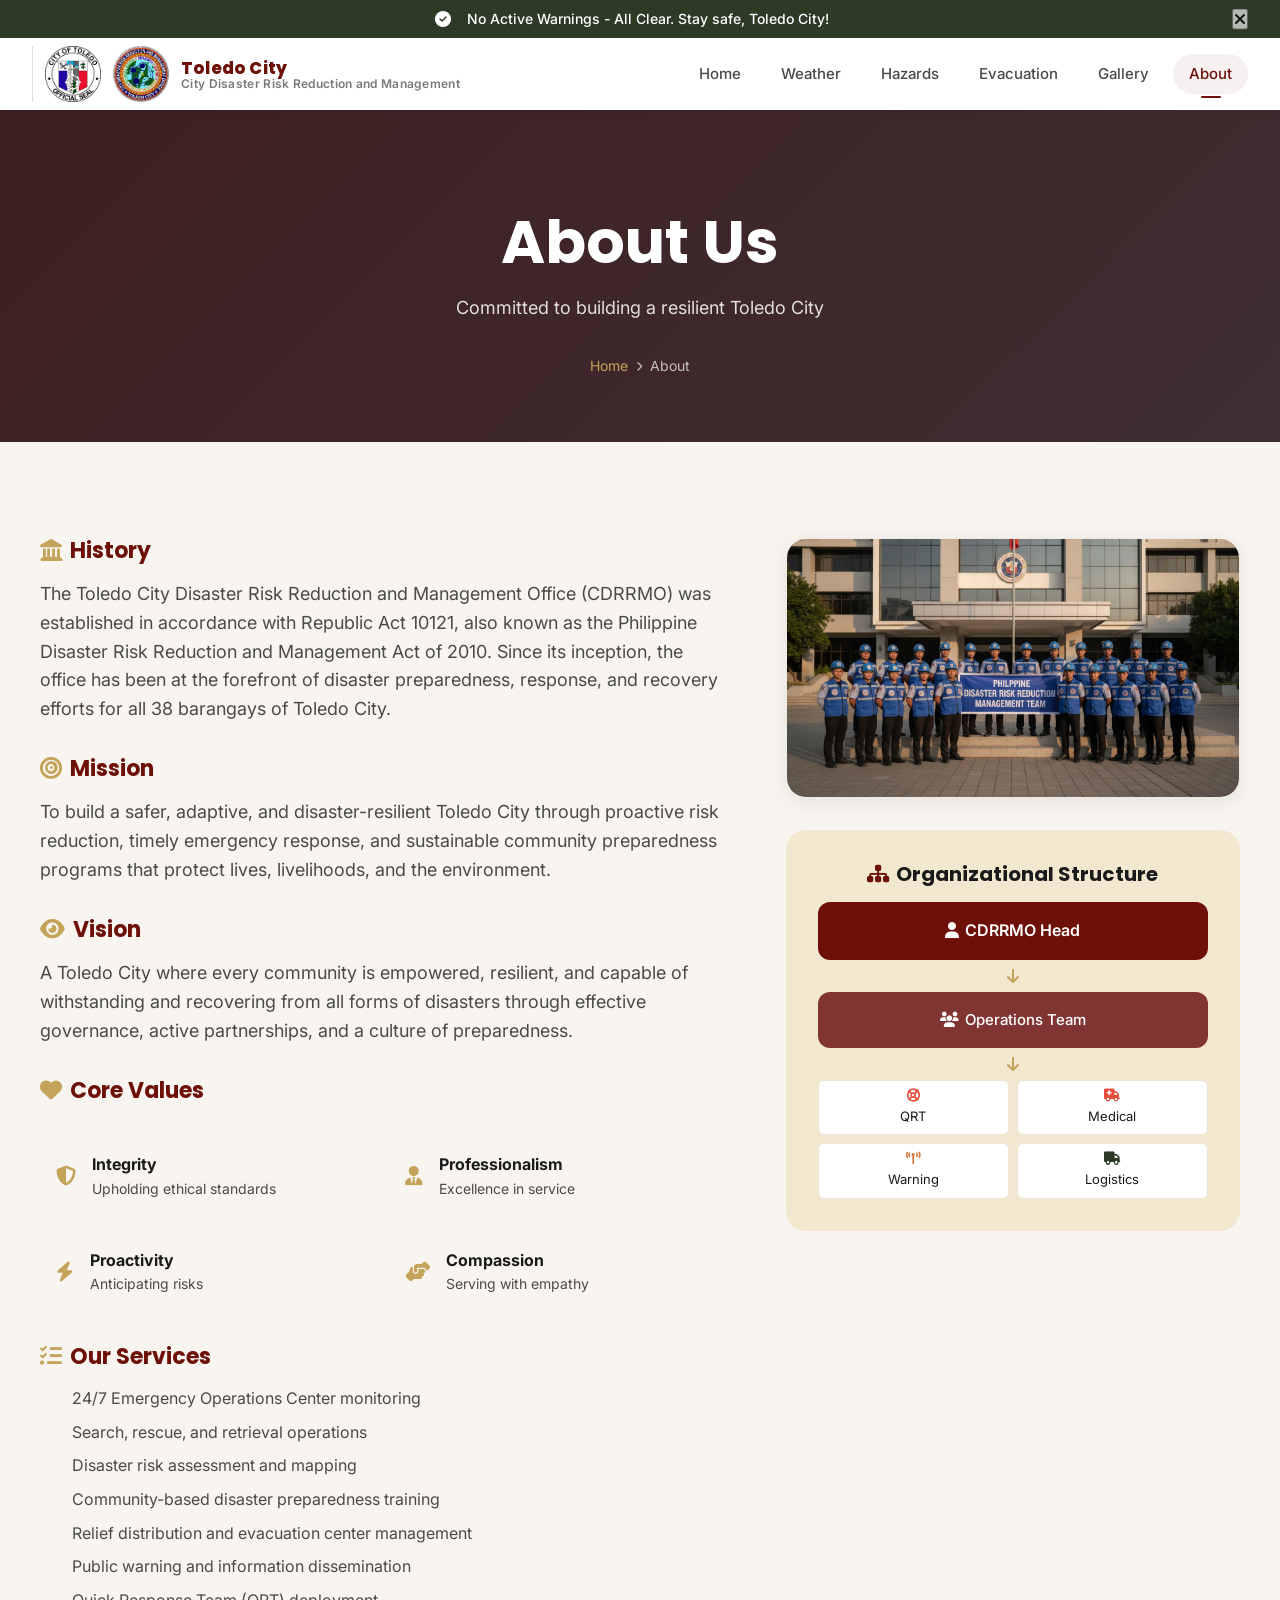
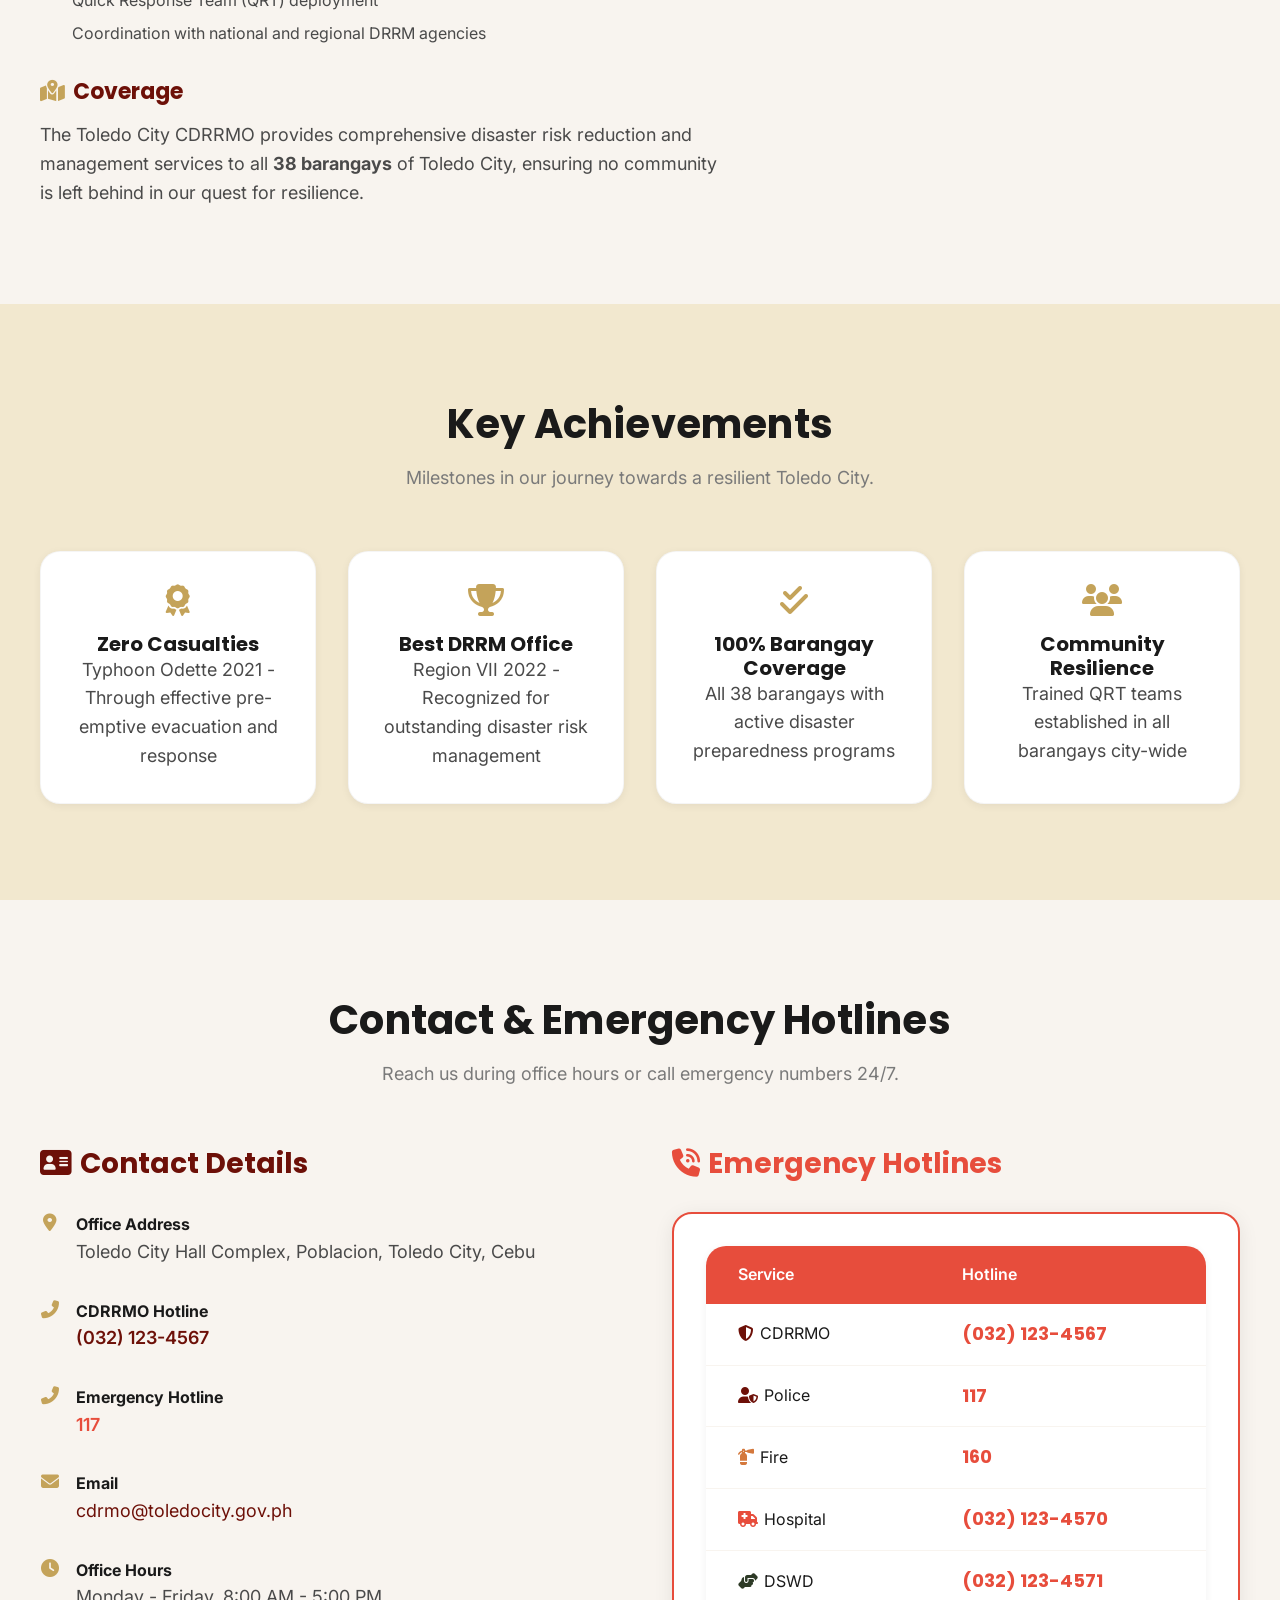
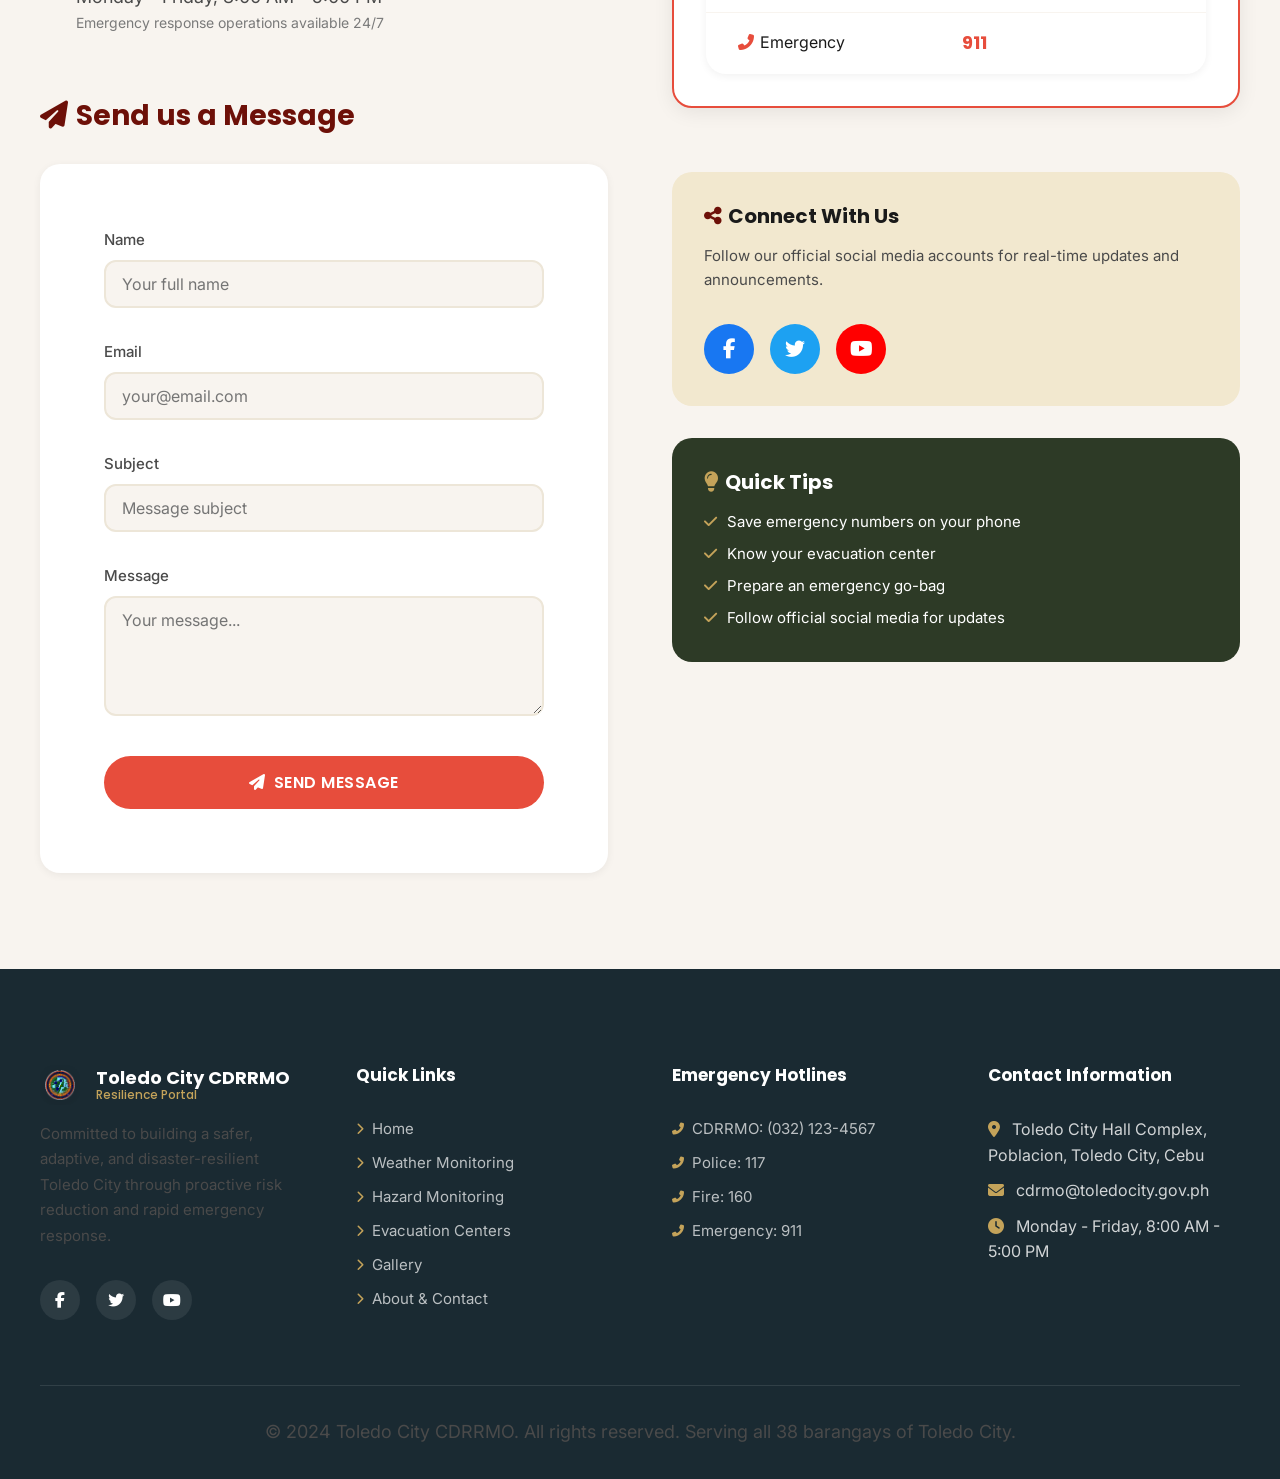
==== about.html @ 841c885f "Update CDRRMO resilience portal" ====
<!DOCTYPE html>
<html lang="en">
<head>
  <meta charset="UTF-8">
  <meta name="viewport" content="width=device-width, initial-scale=1.0">
  <title>About Us | Toledo City CDRRMO</title>
  <meta name="description" content="Learn about the Toledo City Disaster Risk Reduction and Management Office. Our mission, vision, services, and contact information.">

  <!-- Google Fonts -->
  <link rel="preconnect" href="https://fonts.googleapis.com">
  <link rel="preconnect" href="https://fonts.gstatic.com" crossorigin>
  <link href="https://fonts.googleapis.com/css2?family=Inter:wght@400;500;600;700&family=Poppins:wght@400;600;700&display=swap" rel="stylesheet">

  <!-- Font Awesome -->
  <link rel="stylesheet" href="https://cdnjs.cloudflare.com/ajax/libs/font-awesome/6.4.0/css/all.min.css">

  <!-- Styles -->
  <link rel="stylesheet" href="css/style.css">
  <link rel="stylesheet" href="css/style2.css">
  <link rel="stylesheet" href="css/header-brand.css">
</head>
<body data-page="about">

  <!-- ==========================================
       ALERT BAR
       ========================================== -->
  <div class="alert-bar" id="alert-bar">
    <i class="fas fa-check-circle"></i>
    <span class="alert-message">No Active Warnings - All Clear. Stay safe, Toledo City!</span>
    <span class="alert-time" data-timestamp="live"></span>
    <div class="alert-expand">
      Monitor weather conditions regularly. In case of emergency, contact CDRRMO Hotline at (032) 123-4567 or dial 117.
    </div>
    <button class="alert-close" aria-label="Close alert"><i class="fas fa-times"></i></button>
  </div>

  <!-- ==========================================
       HEADER
       ========================================== -->
  <header class="header">
    <div class="header-container">
      <div class="header-left">
        <div class="header-brand" aria-label="Toledo City CDRRMO brand">
          <div class="header-brand__right" aria-hidden="true">
            <div class="header-brand__logo" style="width: 56px; height: 56px; border-radius: 16px;">
              <img src="assets/images/toledo.png" alt="Toledo City">
            </div>
          </div>
          <div class="header-brand__logo" aria-hidden="true">
            <img src="assets/images/logocdrrmo.png" alt="CDRRMO">
          </div>
          <div class="header-brand__title">
            <div class="top">Toledo City</div>
            <div class="bottom">City Disaster Risk Reduction and Management</div>
          </div>
        </div>
      </div>

      <nav class="nav-menu">
<a href="index.html" class="nav-link">Home</a>
<a href="weather.html" class="nav-link">Weather</a>
<a href="hazards.html" class="nav-link">Hazards</a>
<a href="evacuation.html" class="nav-link">Evacuation</a>
<a href="gallery.html" class="nav-link">Gallery</a>
<a href="about.html" class="nav-link active">About</a>
      </nav>

      <button class="menu-toggle" aria-label="Toggle menu">
        <span></span>
        <span></span>
        <span></span>
      </button>
    </div>
  </header>

  <!-- ==========================================
       PAGE HEADER
       ========================================== -->
  <section class="page-header">
    <div class="page-header-content">
      <h1>About Us</h1>
      <p>Committed to building a resilient Toledo City</p>
      <nav class="breadcrumb">
        <a href="index.html">Home</a>
        <i class="fas fa-chevron-right"></i>
        <span>About</span>
      </nav>
    </div>
  </section>

  <!-- ==========================================
       ABOUT SECTION
       ========================================== -->
  <section class="section">
    <div class="container">
      <div class="about-layout">
        <div class="about-content" data-animate="fade-in-up">
          <h3><i class="fas fa-landmark" style="color: var(--gold); margin-right: 8px;"></i>History</h3>
          <p>The Toledo City Disaster Risk Reduction and Management Office (CDRRMO) was established in accordance with Republic Act 10121, also known as the Philippine Disaster Risk Reduction and Management Act of 2010. Since its inception, the office has been at the forefront of disaster preparedness, response, and recovery efforts for all 38 barangays of Toledo City.</p>

          <h3><i class="fas fa-bullseye" style="color: var(--gold); margin-right: 8px;"></i>Mission</h3>
          <p>To build a safer, adaptive, and disaster-resilient Toledo City through proactive risk reduction, timely emergency response, and sustainable community preparedness programs that protect lives, livelihoods, and the environment.</p>

          <h3><i class="fas fa-eye" style="color: var(--gold); margin-right: 8px;"></i>Vision</h3>
          <p>A Toledo City where every community is empowered, resilient, and capable of withstanding and recovering from all forms of disasters through effective governance, active partnerships, and a culture of preparedness.</p>

          <h3><i class="fas fa-heart" style="color: var(--gold); margin-right: 8px;"></i>Core Values</h3>
          <div class="values-grid">
            <div class="value-item">
              <i class="fas fa-shield-alt"></i>
              <div>
                <strong>Integrity</strong>
                <p style="font-size: 0.875rem; margin: 0;">Upholding ethical standards</p>
              </div>
            </div>
            <div class="value-item">
              <i class="fas fa-user-tie"></i>
              <div>
                <strong>Professionalism</strong>
                <p style="font-size: 0.875rem; margin: 0;">Excellence in service</p>
              </div>
            </div>
            <div class="value-item">
              <i class="fas fa-bolt"></i>
              <div>
                <strong>Proactivity</strong>
                <p style="font-size: 0.875rem; margin: 0;">Anticipating risks</p>
              </div>
            </div>
            <div class="value-item">
              <i class="fas fa-hands-helping"></i>
              <div>
                <strong>Compassion</strong>
                <p style="font-size: 0.875rem; margin: 0;">Serving with empathy</p>
              </div>
            </div>
          </div>

          <h3><i class="fas fa-tasks" style="color: var(--gold); margin-right: 8px;"></i>Our Services</h3>
          <ul style="padding-left: var(--space-md); color: var(--text-secondary);">
            <li style="margin-bottom: 8px;">24/7 Emergency Operations Center monitoring</li>
            <li style="margin-bottom: 8px;">Search, rescue, and retrieval operations</li>
            <li style="margin-bottom: 8px;">Disaster risk assessment and mapping</li>
            <li style="margin-bottom: 8px;">Community-based disaster preparedness training</li>
            <li style="margin-bottom: 8px;">Relief distribution and evacuation center management</li>
            <li style="margin-bottom: 8px;">Public warning and information dissemination</li>
            <li style="margin-bottom: 8px;">Quick Response Team (QRT) deployment</li>
            <li>Coordination with national and regional DRRM agencies</li>
          </ul>

          <h3><i class="fas fa-map-marked-alt" style="color: var(--gold); margin-right: 8px;"></i>Coverage</h3>
          <p>The Toledo City CDRRMO provides comprehensive disaster risk reduction and management services to all <strong>38 barangays</strong> of Toledo City, ensuring no community is left behind in our quest for resilience.</p>
        </div>

        <div data-animate="fade-in-up">
          <div class="about-image">
            <img src="assets/images/team-photo.jpg" alt="Toledo City CDRRMO Team">
          </div>

          <!-- Organizational Structure -->
          <div style="margin-top: var(--space-md); background: var(--bg-beige); padding: var(--space-md); border-radius: var(--radius-lg);">
            <h4 style="margin-bottom: var(--space-sm); text-align: center;"><i class="fas fa-sitemap" style="color: var(--primary); margin-right: 6px;"></i>Organizational Structure</h4>
            <div style="display: flex; flex-direction: column; gap: 8px;">
              <div style="background: var(--primary); color: white; padding: var(--space-sm); border-radius: var(--radius-md); text-align: center; font-weight: 600;">
                <i class="fas fa-user" style="margin-right: 6px;"></i>CDRRMO Head
              </div>
              <div style="display: flex; justify-content: center;"><i class="fas fa-arrow-down" style="color: var(--gold);"></i></div>
              <div style="background: var(--secondary); color: white; padding: var(--space-sm); border-radius: var(--radius-md); text-align: center; font-weight: 500; font-size: 0.9375rem;">
                <i class="fas fa-users" style="margin-right: 6px;"></i>Operations Team
              </div>
              <div style="display: flex; justify-content: center;"><i class="fas fa-arrow-down" style="color: var(--gold);"></i></div>
              <div style="display: grid; grid-template-columns: 1fr 1fr; gap: 8px;">
                <div style="background: var(--bg-card); padding: 8px; border-radius: var(--radius-sm); text-align: center; font-size: 0.8125rem; border: 1px solid var(--bg-alt);">
                  <i class="fas fa-life-ring" style="color: var(--urgency-red); display: block; margin-bottom: 4px;"></i>QRT
                </div>
                <div style="background: var(--bg-card); padding: 8px; border-radius: var(--radius-sm); text-align: center; font-size: 0.8125rem; border: 1px solid var(--bg-alt);">
                  <i class="fas fa-ambulance" style="color: var(--urgency-red); display: block; margin-bottom: 4px;"></i>Medical
                </div>
                <div style="background: var(--bg-card); padding: 8px; border-radius: var(--radius-sm); text-align: center; font-size: 0.8125rem; border: 1px solid var(--bg-alt);">
                  <i class="fas fa-broadcast-tower" style="color: var(--warm-orange); display: block; margin-bottom: 4px;"></i>Warning
                </div>
                <div style="background: var(--bg-card); padding: 8px; border-radius: var(--radius-sm); text-align: center; font-size: 0.8125rem; border: 1px solid var(--bg-alt);">
                  <i class="fas fa-truck" style="color: var(--resilience-green); display: block; margin-bottom: 4px;"></i>Logistics
                </div>
              </div>
            </div>
          </div>
        </div>
      </div>
    </div>
  </section>

  <!-- ==========================================
       KEY ACHIEVEMENTS
       ========================================== -->
  <section class="section section-beige">
    <div class="container">
      <div class="section-header" data-animate="fade-in-up">
        <h2>Key Achievements</h2>
        <p>Milestones in our journey towards a resilient Toledo City.</p>
      </div>

      <div class="achievements-grid">
        <div class="achievement-card" data-animate="fade-in-up">
          <i class="fas fa-award"></i>
          <h4>Zero Casualties</h4>
          <p>Typhoon Odette 2021 - Through effective pre-emptive evacuation and response</p>
        </div>

        <div class="achievement-card" data-animate="fade-in-up">
          <i class="fas fa-trophy"></i>
          <h4>Best DRRM Office</h4>
          <p>Region VII 2022 - Recognized for outstanding disaster risk management</p>
        </div>

        <div class="achievement-card" data-animate="fade-in-up">
          <i class="fas fa-check-double"></i>
          <h4>100% Barangay Coverage</h4>
          <p>All 38 barangays with active disaster preparedness programs</p>
        </div>

        <div class="achievement-card" data-animate="fade-in-up">
          <i class="fas fa-users"></i>
          <h4>Community Resilience</h4>
          <p>Trained QRT teams established in all barangays city-wide</p>
        </div>
      </div>
    </div>
  </section>

  <!-- ==========================================
       CONTACT & EMERGENCY HOTLINES
       ========================================== -->
  <section class="section" id="hotlines">
    <div class="container">
      <div class="section-header" data-animate="fade-in-up">
        <h2>Contact & Emergency Hotlines</h2>
        <p>Reach us during office hours or call emergency numbers 24/7.</p>
      </div>

      <div class="contact-layout">
        <!-- Contact Details -->
        <div data-animate="fade-in-up">
          <h3 style="margin-bottom: var(--space-md); color: var(--primary);"><i class="fas fa-address-card" style="margin-right: 8px;"></i>Contact Details</h3>

          <div class="contact-item">
            <i class="fas fa-map-marker-alt"></i>
            <div>
              <strong>Office Address</strong>
              <p>Toledo City Hall Complex, Poblacion, Toledo City, Cebu</p>
            </div>
          </div>

          <div class="contact-item">
            <i class="fas fa-phone-alt"></i>
            <div>
              <strong>CDRRMO Hotline</strong>
              <p><a href="tel:0321234567" style="color: var(--primary); font-weight: 600;">(032) 123-4567</a></p>
            </div>
          </div>

          <div class="contact-item">
            <i class="fas fa-phone-alt"></i>
            <div>
              <strong>Emergency Hotline</strong>
              <p><a href="tel:117" style="color: var(--urgency-red); font-weight: 600;">117</a></p>
            </div>
          </div>

          <div class="contact-item">
            <i class="fas fa-envelope"></i>
            <div>
              <strong>Email</strong>
              <p><a href="mailto:cdrmo@toledocity.gov.ph" style="color: var(--primary);">cdrmo@toledocity.gov.ph</a></p>
            </div>
          </div>

          <div class="contact-item">
            <i class="fas fa-clock"></i>
            <div>
              <strong>Office Hours</strong>
              <p>Monday - Friday, 8:00 AM - 5:00 PM</p>
              <p style="font-size: 0.875rem; color: var(--text-muted);">Emergency response operations available 24/7</p>
            </div>
          </div>

          <!-- Contact Form -->
          <div style="margin-top: var(--space-lg);">
            <h3 style="margin-bottom: var(--space-md); color: var(--primary);"><i class="fas fa-paper-plane" style="margin-right: 8px;"></i>Send us a Message</h3>
            <form class="contact-form" id="contact-form">
              <div class="form-group">
                <label for="name">Name</label>
                <input type="text" id="name" name="name" placeholder="Your full name" required>
              </div>
              <div class="form-group">
                <label for="email">Email</label>
                <input type="email" id="email" name="email" placeholder="your@email.com" required>
              </div>
              <div class="form-group">
                <label for="subject">Subject</label>
                <input type="text" id="subject" name="subject" placeholder="Message subject" required>
              </div>
              <div class="form-group">
                <label for="message">Message</label>
                <textarea id="message" name="message" placeholder="Your message..." required></textarea>
              </div>
              <button type="submit" class="btn btn-primary" style="width: 100%; justify-content: center;">
                <i class="fas fa-paper-plane"></i> Send Message
              </button>
            </form>
          </div>
        </div>

        <!-- Emergency Hotlines -->
        <div data-animate="fade-in-up">
          <h3 style="margin-bottom: var(--space-md); color: var(--urgency-red);"><i class="fas fa-phone-volume" style="margin-right: 8px;"></i>Emergency Hotlines</h3>

          <div style="background: var(--bg-card); border-radius: var(--radius-lg); padding: var(--space-md); box-shadow: var(--shadow-md); border: 2px solid var(--urgency-red); margin-bottom: var(--space-lg);">
            <table class="hotline-table">
              <thead>
                <tr>
                  <th>Service</th>
                  <th>Hotline</th>
                </tr>
              </thead>
              <tbody>
                <tr>
                  <td><i class="fas fa-shield-alt" style="color: var(--primary); margin-right: 6px;"></i>CDRRMO</td>
                  <td><a href="tel:0321234567" class="hotline-number">(032) 123-4567</a></td>
                </tr>
                <tr>
                  <td><i class="fas fa-user-shield" style="color: var(--primary); margin-right: 6px;"></i>Police</td>
                  <td><a href="tel:117" class="hotline-number">117</a></td>
                </tr>
                <tr>
                  <td><i class="fas fa-fire-extinguisher" style="color: var(--warm-orange); margin-right: 6px;"></i>Fire</td>
                  <td><a href="tel:160" class="hotline-number">160</a></td>
                </tr>
                <tr>
                  <td><i class="fas fa-ambulance" style="color: var(--urgency-red); margin-right: 6px;"></i>Hospital</td>
                  <td><a href="tel:0321234570" class="hotline-number">(032) 123-4570</a></td>
                </tr>
                <tr>
                  <td><i class="fas fa-hands-helping" style="color: var(--resilience-green); margin-right: 6px;"></i>DSWD</td>
                  <td><a href="tel:0321234571" class="hotline-number">(032) 123-4571</a></td>
                </tr>
                <tr>
                  <td><i class="fas fa-phone-alt" style="color: var(--urgency-red); margin-right: 6px;"></i>Emergency</td>
                  <td><a href="tel:911" class="hotline-number">911</a></td>
                </tr>
              </tbody>
            </table>
          </div>

          <!-- Social Media -->
          <div style="background: var(--bg-beige); border-radius: var(--radius-lg); padding: var(--space-md);">
            <h4 style="margin-bottom: var(--space-sm);"><i class="fas fa-share-alt" style="color: var(--primary); margin-right: 6px;"></i>Connect With Us</h4>
            <p style="font-size: 0.9375rem; margin-bottom: var(--space-md);">Follow our official social media accounts for real-time updates and announcements.</p>

            <div style="display: flex; gap: var(--space-sm);">
              <a href="#" style="width: 50px; height: 50px; background: #1877F2; border-radius: 50%; display: flex; align-items: center; justify-content: center; color: white; font-size: 1.25rem; transition: transform 0.3s;" onmouseover="this.style.transform='translateY(-3px)'" onmouseout="this.style.transform='translateY(0)'">
                <i class="fab fa-facebook-f"></i>
              </a>
              <a href="#" style="width: 50px; height: 50px; background: #1DA1F2; border-radius: 50%; display: flex; align-items: center; justify-content: center; color: white; font-size: 1.25rem; transition: transform 0.3s;" onmouseover="this.style.transform='translateY(-3px)'" onmouseout="this.style.transform='translateY(0)'">
                <i class="fab fa-twitter"></i>
              </a>
              <a href="#" style="width: 50px; height: 50px; background: #FF0000; border-radius: 50%; display: flex; align-items: center; justify-content: center; color: white; font-size: 1.25rem; transition: transform 0.3s;" onmouseover="this.style.transform='translateY(-3px)'" onmouseout="this.style.transform='translateY(0)'">
                <i class="fab fa-youtube"></i>
              </a>
            </div>
          </div>

          <!-- Quick Tips Card -->
          <div style="background: var(--resilience-green); border-radius: var(--radius-lg); padding: var(--space-md); margin-top: var(--space-md); color: white;">
            <h4 style="color: white; margin-bottom: var(--space-sm);"><i class="fas fa-lightbulb" style="color: var(--gold); margin-right: 6px;"></i>Quick Tips</h4>
            <ul style="list-style: none; padding: 0;">
              <li style="margin-bottom: 8px; font-size: 0.9375rem;"><i class="fas fa-check" style="color: var(--gold); margin-right: 6px;"></i> Save emergency numbers on your phone</li>
              <li style="margin-bottom: 8px; font-size: 0.9375rem;"><i class="fas fa-check" style="color: var(--gold); margin-right: 6px;"></i> Know your evacuation center</li>
              <li style="margin-bottom: 8px; font-size: 0.9375rem;"><i class="fas fa-check" style="color: var(--gold); margin-right: 6px;"></i> Prepare an emergency go-bag</li>
              <li style="font-size: 0.9375rem;"><i class="fas fa-check" style="color: var(--gold); margin-right: 6px;"></i> Follow official social media for updates</li>
            </ul>
          </div>
        </div>
      </div>
    </div>
  </section>

  <!-- ==========================================
       FOOTER
       ========================================== -->
  <footer class="footer">
    <div class="container">
      <div class="footer-grid">
        <div>
          <div class="footer-brand">
            <div class="logo-shield" aria-label="Toledo City CDRRMO logo">
              <img src="assets/images/logocdrrmo.png" alt="CDRRMO" style="width: 30px; height: 30px; object-fit: contain; display: block; filter: drop-shadow(0 2px 10px rgba(0,0,0,0.12));">
            </div>
            <h4>Toledo City CDRRMO <span>Resilience Portal</span></h4>
          </div>
          <p style="font-size: 0.9375rem; line-height: 1.7;">Committed to building a safer, adaptive, and disaster-resilient Toledo City through proactive risk reduction and rapid emergency response.</p>
          <div class="footer-social">
            <a href="#" aria-label="Facebook"><i class="fab fa-facebook-f"></i></a>
            <a href="#" aria-label="Twitter"><i class="fab fa-twitter"></i></a>
            <a href="#" aria-label="YouTube"><i class="fab fa-youtube"></i></a>
          </div>
        </div>

        <div>
          <h5>Quick Links</h5>
          <ul class="footer-links">
            <li><a href="index.html"><i class="fas fa-chevron-right"></i> Home</a></li>
            <li><a href="weather.html"><i class="fas fa-chevron-right"></i> Weather Monitoring</a></li>
            <li><a href="hazards.html"><i class="fas fa-chevron-right"></i> Hazard Monitoring</a></li>
            <li><a href="evacuation.html"><i class="fas fa-chevron-right"></i> Evacuation Centers</a></li>
            <li><a href="gallery.html"><i class="fas fa-chevron-right"></i> Gallery</a></li>
            <li><a href="about.html"><i class="fas fa-chevron-right"></i> About & Contact</a></li>
          </ul>
        </div>

        <div>
          <h5>Emergency Hotlines</h5>
          <ul class="footer-links">
            <li><a href="tel:0321234567"><i class="fas fa-phone-alt"></i> CDRRMO: (032) 123-4567</a></li>
            <li><a href="tel:117"><i class="fas fa-phone-alt"></i> Police: 117</a></li>
            <li><a href="tel:160"><i class="fas fa-phone-alt"></i> Fire: 160</a></li>
            <li><a href="tel:911"><i class="fas fa-phone-alt"></i> Emergency: 911</a></li>
          </ul>
        </div>

        <div>
          <h5>Contact Information</h5>
          <ul class="footer-links">
            <li><i class="fas fa-map-marker-alt" style="color: var(--gold); margin-right: 8px;"></i> Toledo City Hall Complex, Poblacion, Toledo City, Cebu</li>
            <li><i class="fas fa-envelope" style="color: var(--gold); margin-right: 8px;"></i> cdrmo@toledocity.gov.ph</li>
            <li><i class="fas fa-clock" style="color: var(--gold); margin-right: 8px;"></i> Monday - Friday, 8:00 AM - 5:00 PM</li>
          </ul>
        </div>
      </div>

      <div class="footer-bottom">
        <p>&copy; 2024 Toledo City CDRRMO. All rights reserved. Serving all 38 barangays of Toledo City.</p>
      </div>
    </div>
  </footer>

  <!-- Scripts -->
  <script src="js/script.js"></script>
</body>
</html>
---- css/style.css ----
/* ==========================================
   TOLEDO CITY CDRRMO - RESILIENCE PORTAL
   Main Stylesheet
   ========================================== */

/* ---- CSS Custom Properties (Variables) ---- */
:root {
  /* Warm Gradient Colors */
  --primary: #6D1008;
  --secondary: #813533;
  --gradient-warm: linear-gradient(135deg, rgba(109, 16, 8, 0.85), rgba(129, 53, 51, 0.70));
  --gradient-solid: linear-gradient(135deg, #6D1008, #813533);

  /* Background Colors */
  --bg-light: #F8F4EF;
  --bg-beige: #F2E8CF;
  --bg-card: #FFFFFF;
  --bg-alt: #EDE6D8;

  /* Accent Colors */
  --urgency-red: #E74D3C;
  --resilience-green: #2D3A26;
  --deep-navy: #1A2A32;
  --gold: #C4A35A;
  --warm-orange: #D4783C;

  /* Text Colors */
  --text-primary: #1A1A1A;
  --text-secondary: #4A4A4A;
  --text-light: #FFFFFF;
  --text-muted: #7A7A7A;

  /* Status Colors */
  --status-low: #27AE60;
  --status-moderate: #F39C12;
  --status-high: #E74D3C;

  /* Spacing */
  --space-xs: 0.5rem;
  --space-sm: 1rem;
  --space-md: 2rem;
  --space-lg: 4rem;
  --space-xl: 6rem;
  --space-xxl: 8rem;

  /* Typography */
  --font-heading: 'Poppins', sans-serif;
  --font-body: 'Inter', sans-serif;

  /* Border Radius */
  --radius-sm: 6px;
  --radius-md: 12px;
  --radius-lg: 20px;
  --radius-full: 50px;

  /* Shadows */
  --shadow-sm: 0 2px 8px rgba(0,0,0,0.06);
  --shadow-md: 0 4px 20px rgba(0,0,0,0.08);
  --shadow-lg: 0 8px 40px rgba(0,0,0,0.12);
  --shadow-warm: 0 4px 20px rgba(109, 16, 8, 0.15);

  /* Transitions */
  --transition-fast: 0.2s ease;
  --transition-base: 0.3s ease;
  --transition-slow: 0.5s ease;
}

/* ---- Reset & Base ---- */
*, *::before, *::after {
  margin: 0;
  padding: 0;
  box-sizing: border-box;
}

html {
  scroll-behavior: smooth;
  font-size: 16px;
}

body {
  font-family: var(--font-body);
  font-weight: 400;
  color: var(--text-primary);
  background-color: var(--bg-light);
  line-height: 1.6;
  overflow-x: hidden;
}

a {
  text-decoration: none;
  color: inherit;
  transition: color var(--transition-base);
}

img {
  max-width: 100%;
  height: auto;
  display: block;
}

ul {
  list-style: none;
}

/* ---- Typography ---- */
h1, h2, h3, h4, h5, h6 {
  font-family: var(--font-heading);
  font-weight: 700;
  line-height: 1.2;
  color: var(--text-primary);
}

h1 { font-size: clamp(2rem, 5vw, 3.75rem); }
h2 { font-size: clamp(1.75rem, 4vw, 2.5rem); }
h3 { font-size: clamp(1.25rem, 3vw, 1.75rem); }
h4 { font-size: 1.25rem; }

p {
  font-size: 1.125rem;
  color: var(--text-secondary);
}

.text-center { text-align: center; }
.text-white { color: var(--text-light); }
.text-muted { color: var(--text-muted); }
.text-gold { color: var(--gold); }

/* ---- Alert Bar ---- */
.alert-bar {
  width: 100%;
  padding: var(--space-xs) var(--space-md);
  background: var(--resilience-green);
  color: var(--text-light);
  font-size: 0.875rem;
  font-weight: 500;
  display: flex;
  align-items: center;
  justify-content: center;
  gap: var(--space-sm);
  position: relative;
  z-index: 1001;
  transition: background var(--transition-base);
}

.alert-bar.active {
  background: var(--urgency-red);
  cursor: pointer;
}

.alert-bar i {
  font-size: 1rem;
}

.alert-bar .alert-time {
  font-size: 0.75rem;
  opacity: 0.8;
}

.alert-bar .alert-expand {
  display: none;
  width: 100%;
  padding: var(--space-sm) 0 0;
  font-size: 0.8125rem;
  opacity: 0.9;
}

.alert-bar.active .alert-expand {
  display: block;
}

.alert-bar .alert-close {
  position: absolute;
  right: var(--space-md);
  top: 50%;
  transform: translateY(-50%);
  cursor: pointer;
  opacity: 0.7;
  transition: opacity var(--transition-fast);
}

.alert-bar .alert-close:hover {
  opacity: 1;
}

/* ---- Header ---- */
.header {
  position: sticky;
  top: 0;
  width: 100%;
  background: var(--bg-card);
  box-shadow: var(--shadow-sm);
  z-index: 1000;
  transition: box-shadow var(--transition-base);
}

.header.scrolled {
  box-shadow: var(--shadow-md);
}

.header-container {
  max-width: 1400px;
  margin: 0 auto;
  padding: 0 var(--space-md);
  display: flex;
  align-items: center;
  justify-content: space-between;
  height: 72px;
}

.header-left {
  display: flex;
  align-items: center;
  gap: var(--space-sm);
}

.logo-shield {
  width: 56px;
  height: 56px;
  background: transparent;
  border-radius: 14px;
  overflow: hidden;

  display: flex;
  align-items: center;
  justify-content: center;
  color: var(--gold);
  font-size: 1.25rem;
}

.header-title {
  font-family: var(--font-heading);
  font-weight: 700;
  font-size: 1.125rem;
  color: var(--primary);
  line-height: 1.2;
}

.header-title span {
  display: block;
  font-size: 0.75rem;
  font-weight: 600;
  color: var(--text-muted);
  letter-spacing: 0.5px;
}

/* ---- Navigation ---- */
.nav-menu {
  display: flex;
  align-items: center;
  gap: var(--space-xs);
}

/* Improve dropdown stacking + touch area */
.header {
  z-index: 1000;
}

.nav-menu {
  position: relative;
  z-index: 1001;
}


.nav-link {
  font-family: var(--font-body);
  font-weight: 500;
  font-size: 0.9375rem;
  color: var(--text-secondary);
  padding: var(--space-xs) var(--space-sm);
  border-radius: var(--radius-full);
  transition: all var(--transition-base);
  position: relative;
}

.nav-link:hover,
.nav-link.active {
  color: var(--primary);
  background: rgba(109, 16, 8, 0.06);
}

.nav-link.active::after {
  content: '';
  position: absolute;
  bottom: -4px;
  left: 50%;
  transform: translateX(-50%);
  width: 20px;
  height: 2px;
  background: var(--primary);
  border-radius: 2px;
}

/* ---- Mobile Menu Toggle ---- */
.menu-toggle {
  display: none;
  flex-direction: column;
  gap: 5px;
  cursor: pointer;
  padding: var(--space-xs);
  background: none;
  border: none;
}

.menu-toggle span {
  width: 24px;
  height: 2px;
  background: var(--primary);
  border-radius: 2px;
  transition: all var(--transition-base);
}

.menu-toggle.open span:nth-child(1) {
  transform: rotate(45deg) translate(5px, 5px);
}

.menu-toggle.open span:nth-child(2) {
  opacity: 0;
}

.menu-toggle.open span:nth-child(3) {
  transform: rotate(-45deg) translate(5px, -5px);
}

/* ---- Hero Section ---- */
.hero {
  position: relative;
  min-height: 85vh;
  display: flex;
  align-items: center;
  justify-content: center;
  overflow: hidden;
  background: var(--deep-navy);
}

.hero-bg {
  position: absolute;
  inset: 0;
  background-size: cover;
  background-position: center;
  filter: brightness(0.7);
}

.hero-overlay {
  position: absolute;
  inset: 0;
  background: var(--gradient-warm);
}

.hero-content {
  position: relative;
  z-index: 2;
  max-width: 900px;
  text-align: center;
  padding: var(--space-xl) var(--space-md);
  animation: fadeInUp 1s ease-out;
}

.hero h1 {
  color: var(--text-light);
  margin-bottom: var(--space-md);
  text-shadow: 0 2px 20px rgba(0,0,0,0.3);
}

.hero p {
  color: rgba(255,255,255,0.9);
  font-size: clamp(1.0625rem, 2vw, 1.25rem);
  margin-bottom: var(--space-lg);
  max-width: 700px;
  margin-left: auto;
  margin-right: auto;
}

.hero-buttons {
  display: flex;
  gap: var(--space-md);
  justify-content: center;
  flex-wrap: wrap;
}

/* ---- Buttons ---- */
.btn {
  display: inline-flex;
  align-items: center;
  gap: var(--space-xs);
  padding: 0.875rem 2rem;
  font-family: var(--font-heading);
  font-weight: 600;
  font-size: 1rem;
  border-radius: var(--radius-full);
  border: none;
  cursor: pointer;
  transition: all var(--transition-base);
  text-transform: uppercase;
  letter-spacing: 0.5px;
}

.btn:hover {
  transform: translateY(-2px);
  box-shadow: var(--shadow-lg);
}

.btn-primary {
  background: var(--urgency-red);
  color: var(--text-light);
}

.btn-primary:hover {
  background: #c0392b;
}

.btn-secondary {
  background: var(--resilience-green);
  color: var(--text-light);
}

.btn-secondary:hover {
  background: #1e2a1b;
}

.btn-outline {
  background: transparent;
  color: var(--text-light);
  border: 2px solid rgba(255,255,255,0.5);
}

.btn-outline:hover {
  background: rgba(255,255,255,0.1);
  border-color: var(--text-light);
}

.btn-gold {
  background: var(--gold);
  color: var(--deep-navy);
}

.btn-gold:hover {
  background: #b08d3f;
}

.btn-small {
  padding: 0.625rem 1.25rem;
  font-size: 0.875rem;
}

/* ---- Scroll Indicator ---- */
.scroll-indicator {
  position: absolute;
  bottom: var(--space-lg);
  left: 50%;
  transform: translateX(-50%);
  z-index: 2;
  animation: bounce 2s infinite;
}

.scroll-indicator i {
  color: rgba(255,255,255,0.7);
  font-size: 1.5rem;
}

/* ---- Sections ---- */
.section {
  padding: var(--space-xl) var(--space-md);
}

.section-beige {
  background: var(--bg-beige);
}

.section-alt {
  background: var(--bg-alt);
}

.section-navy {
  background: var(--deep-navy);
  color: var(--text-light);
}

.section-navy h2,
.section-navy h3 {
  color: var(--text-light);
}

.section-navy p {
  color: rgba(255,255,255,0.8);
}

.container {
  max-width: 1200px;
  margin: 0 auto;
}

.section-header {
  text-align: center;
  margin-bottom: var(--space-lg);
  max-width: 700px;
  margin-left: auto;
  margin-right: auto;
}

.section-header h2 {
  margin-bottom: var(--space-sm);
}

.section-header p {
  color: var(--text-muted);
}

/* ---- Cards ---- */
.card-grid {
  display: grid;
  grid-template-columns: repeat(auto-fit, minmax(300px, 1fr));
  gap: var(--space-md);
}

.card {
  background: var(--bg-card);
  border-radius: var(--radius-lg);
  padding: var(--space-lg) var(--space-md);
  text-align: center;
  box-shadow: var(--shadow-sm);
  transition: all var(--transition-base);
  border: 1px solid rgba(0,0,0,0.04);
}

.card:hover {
  transform: translateY(-6px);
  box-shadow: var(--shadow-lg);
}

.card-icon {
  width: 72px;
  height: 72px;
  background: var(--gradient-solid);
  border-radius: var(--radius-md);
  display: flex;
  align-items: center;
  justify-content: center;
  margin: 0 auto var(--space-md);
  font-size: 1.75rem;
  color: var(--gold);
}

.card h3 {
  margin-bottom: var(--space-sm);
  font-size: 1.375rem;
}

.card p {
  color: var(--text-muted);
  margin-bottom: var(--space-md);
  font-size: 1rem;
}

/* ---- Quick Access Cards (Homepage) ---- */
.quick-card {
  background: var(--bg-card);
  border-radius: var(--radius-lg);
  padding: var(--space-lg);
  text-align: center;
  box-shadow: var(--shadow-sm);
  transition: all var(--transition-base);
  border: 1px solid rgba(0,0,0,0.04);
  position: relative;
  overflow: hidden;
}

.quick-card::before {
  content: '';
  position: absolute;
  top: 0;
  left: 0;
  right: 0;
  height: 4px;
  background: var(--gradient-solid);
  transform: scaleX(0);
  transition: transform var(--transition-base);
}

.quick-card:hover::before {
  transform: scaleX(1);
}

.quick-card:hover {
  transform: translateY(-6px);
  box-shadow: var(--shadow-lg);
}

.quick-card .card-icon {
  font-size: 2.5rem;
  width: 90px;
  height: 90px;
  border-radius: 50%;
  margin-bottom: var(--space-md);
}

.quick-card:nth-child(1) .card-icon { background: linear-gradient(135deg, #E3F2FD, #BBDEFB); color: #1565C0; }
.quick-card:nth-child(2) .card-icon { background: linear-gradient(135deg, #FFF3E0, #FFE0B2); color: #E65100; }
.quick-card:nth-child(3) .card-icon { background: linear-gradient(135deg, #E8F5E9, #C8E6C9); color: #2E7D32; }

/* ---- Stats Section ---- */
.stats-grid {
  display: grid;
  grid-template-columns: repeat(auto-fit, minmax(200px, 1fr));
  gap: var(--space-md);
}

.stat-card {
  background: var(--bg-card);
  border-radius: var(--radius-lg);
  padding: var(--space-lg) var(--space-md);
  text-align: center;
  box-shadow: var(--shadow-md);
  transition: all var(--transition-base);
}

.stat-card:hover {
  transform: translateY(-4px);
}

.stat-number {
  font-family: var(--font-heading);
  font-size: 2.5rem;
  font-weight: 700;
  color: var(--primary);
  line-height: 1;
  margin-bottom: var(--space-xs);
}

.stat-label {
  font-size: 0.9375rem;
  color: var(--text-muted);
  font-weight: 500;
}

.stat-icon {
  font-size: 1.5rem;
  color: var(--gold);
  margin-bottom: var(--space-sm);
}

/* ---- News/Updates Cards ---- */
.news-grid {
  display: grid;
  grid-template-columns: repeat(auto-fit, minmax(300px, 1fr));
  gap: var(--space-md);
}

.news-card {
  background: var(--bg-card);
  border-radius: var(--radius-lg);
  overflow: hidden;
  box-shadow: var(--shadow-sm);
  transition: all var(--transition-base);
}

.news-card:hover {
  transform: translateY(-4px);
  box-shadow: var(--shadow-md);
}

.news-image {
  width: 100%;
  height: 200px;
  object-fit: cover;
  background: var(--bg-alt);
}

.news-content {
  padding: var(--space-md);
}

.news-date {
  font-size: 0.8125rem;
  color: var(--text-muted);
  margin-bottom: var(--space-xs);
  display: flex;
  align-items: center;
  gap: 6px;
}

.news-content h4 {
  margin-bottom: var(--space-sm);
  font-size: 1.125rem;
  line-height: 1.4;
}

.news-content p {
  font-size: 0.9375rem;
  color: var(--text-muted);
}

/* ---- Page Header ---- */
.page-header {
  background: var(--deep-navy);
  color: var(--text-light);
  padding: var(--space-xl) var(--space-md) var(--space-lg);
  text-align: center;
  position: relative;
  overflow: hidden;
}

.page-header::before {
  content: '';
  position: absolute;
  inset: 0;
  background: var(--gradient-warm);
  opacity: 0.5;
}

.page-header-content {
  position: relative;
  z-index: 1;
  max-width: 800px;
  margin: 0 auto;
}

.page-header h1 {
  color: var(--text-light);
  margin-bottom: var(--space-sm);
}

.page-header p {
  color: rgba(255,255,255,0.85);
  margin-bottom: var(--space-md);
}

/* ---- Breadcrumb ---- */
.breadcrumb {
  display: flex;
  align-items: center;
  justify-content: center;
  gap: var(--space-xs);
  font-size: 0.875rem;
  color: rgba(255,255,255,0.7);
}

.breadcrumb a {
  color: var(--gold);
}

.breadcrumb a:hover {
  text-decoration: underline;
}

.breadcrumb i {
  font-size: 0.625rem;
}

/* ---- Weather Cards ---- */
.weather-card {
  background: var(--bg-card);
  border-radius: var(--radius-lg);
  padding: var(--space-md);
  box-shadow: var(--shadow-sm);
  border: 1px solid rgba(0,0,0,0.04);
}

.weather-card h3 {
  display: flex;
  align-items: center;
  gap: var(--space-xs);
  margin-bottom: var(--space-md);
  padding-bottom: var(--space-sm);
  border-bottom: 2px solid var(--bg-beige);
  font-size: 1.125rem;
}

.weather-item {
  display: flex;
  align-items: center;
  justify-content: space-between;
  padding: var(--space-xs) 0;
  border-bottom: 1px solid var(--bg-light);
}

.weather-item:last-child {
  border-bottom: none;
}

.weather-item .label {
  font-size: 0.9375rem;
  color: var(--text-secondary);
}

.weather-item .value {
  font-weight: 600;
  font-size: 0.9375rem;
  color: var(--text-primary);
}

.weather-temp {
  font-family: var(--font-heading);
  font-size: 3rem;
  font-weight: 700;
  color: var(--primary);
  text-align: center;
  margin: var(--space-sm) 0;
}

.weather-condition {
  text-align: center;
  color: var(--text-muted);
  margin-bottom: var(--space-sm);
}

/* ---- Hazard Table ---- */
.hazard-table-container {
  overflow-x: auto;
  border-radius: var(--radius-lg);
  box-shadow: var(--shadow-sm);
}

.hazard-table {
  width: 100%;
  border-collapse: collapse;
  background: var(--bg-card);
  font-size: 0.9375rem;
}

.hazard-table th {
  background: var(--deep-navy);
  color: var(--text-light);
  padding: var(--space-sm) var(--space-md);
  text-align: left;
  font-weight: 600;
  white-space: nowrap;
}

.hazard-table th:first-child {
  border-radius: var(--radius-lg) 0 0 0;
}

.hazard-table th:last-child {
  border-radius: 0 var(--radius-lg) 0 0;
}

.hazard-table td {
  padding: var(--space-sm) var(--space-md);
  border-bottom: 1px solid var(--bg-light);
}

.hazard-table tr:hover td {
  background: var(--bg-light);
}

/* ---- Status Badges ---- */
.badge {
  display: inline-flex;
  align-items: center;
  gap: 6px;
  padding: 4px 12px;
  border-radius: var(--radius-full);
  font-size: 0.8125rem;
  font-weight: 600;
}

.badge-low {
  background: rgba(39, 174, 96, 0.12);
  color: var(--status-low);
}

.badge-moderate {
  background: rgba(243, 156, 18, 0.12);
  color: var(--status-moderate);
}

.badge-high {
  background: rgba(231, 77, 60, 0.12);
  color: var(--status-high);
}

.badge-dot {
  width: 8px;
  height: 8px;
  border-radius: 50%;
  display: inline-block;
}

.badge-low .badge-dot { background: var(--status-low); }
.badge-moderate .badge-dot { background: var(--status-moderate); }
.badge-high .badge-dot { background: var(--status-high); }

/* ---- Earthquake Table ---- */
.eq-magnitude {
  font-family: var(--font-heading);
  font-weight: 700;
  font-size: 1.125rem;
}

.eq-magnitude.low { color: var(--status-low); }
.eq-magnitude.moderate { color: var(--status-moderate); }
.eq-magnitude.high { color: var(--status-high); }

/* ---- Search & Filter ---- */
.search-bar {
  display: flex;
  gap: var(--space-sm);
  margin-bottom: var(--space-md);
  flex-wrap: wrap;
}

.search-input,
.search-select {
  padding: 0.75rem 1rem;
  border: 2px solid var(--bg-alt);
  border-radius: var(--radius-full);
  font-family: var(--font-body);
  font-size: 0.9375rem;
  background: var(--bg-card);
  color: var(--text-primary);
  transition: border-color var(--transition-base);
  flex: 1;
  min-width: 200px;
}

.search-input:focus,
.search-select:focus {
  outline: none;
  border-color: var(--primary);
}

.search-input::placeholder {
  color: var(--text-muted);
}

/* ---- Map Container ---- */
.map-container {
  width: 100%;
  height: 500px;
  border-radius: var(--radius-lg);
  overflow: hidden;
  box-shadow: var(--shadow-md);
  border: 1px solid rgba(0,0,0,0.08);
  position: relative;
}

/* Leaflet UI stacking fix: keep zoom controls inside map, not above header */
.map-container .leaflet-control-container {
  z-index: 10;
}

.map-container .leaflet-top.leaflet-left {
  z-index: 10;
}


.map-container iframe,
.map-container .leaflet-map {
  width: 100%;
  height: 100%;
  border: none;
}

/* ---- Gallery ---- */
.gallery-grid {
  display: grid;
  grid-template-columns: repeat(auto-fill, minmax(300px, 1fr));
  gap: var(--space-sm);
}

.gallery-item {
  position: relative;
  border-radius: var(--radius-md);
  overflow: hidden;
  cursor: pointer;
  aspect-ratio: 4/3;
}

.gallery-item img {
  width: 100%;
  height: 100%;
  object-fit: cover;
  transition: transform var(--transition-slow);
}

.gallery-item:hover img {
  transform: scale(1.05);
}

.gallery-overlay {
  position: absolute;
  inset: 0;
  background: var(--gradient-warm);
  display: flex;
  flex-direction: column;
  align-items: center;
  justify-content: center;
  padding: var(--space-md);
  opacity: 0;
  transition: opacity var(--transition-base);
}

.gallery-item:hover .gallery-overlay {
  opacity: 1;
}

.gallery-overlay h4 {
  color: var(--text-light);
  font-size: 1.125rem;
  text-align: center;
  margin-bottom: var(--space-xs);
}

.gallery-overlay p {
  color: rgba(255,255,255,0.85);
  font-size: 0.8125rem;
  text-align: center;
}

.gallery-overlay .year-badge {
  position: absolute;
  top: var(--space-sm);
  right: var(--space-sm);
  background: var(--gold);
  color: var(--deep-navy);
  padding: 4px 10px;
  border-radius: var(--radius-full);
  font-size: 0.75rem;
  font-weight: 700;
}

/* ---- Gallery Filters ---- */
.filter-buttons {
  display: flex;
  gap: var(--space-xs);
  justify-content: center;
  flex-wrap: wrap;
  margin-bottom: var(--space-lg);
}

.filter-btn {
  padding: 0.625rem 1.25rem;
  border: 2px solid var(--bg-alt);
  background: var(--bg-card);
  border-radius: var(--radius-full);
  font-family: var(--font-body);
  font-weight: 500;
  font-size: 0.875rem;
  color: var(--text-secondary);
  cursor: pointer;
  transition: all var(--transition-base);
}

.filter-btn:hover,
.filter-btn.active {
  background: var(--primary);
  color: var(--text-light);
  border-color: var(--primary);
}

/* ---- Lightbox ---- */
.lightbox {
  display: none;
  position: fixed;
  inset: 0;
  z-index: 9999;
  background: rgba(0,0,0,0.92);
  align-items: center;
  justify-content: center;
  padding: var(--space-md);
}

.lightbox.active {
  display: flex;
}

.lightbox-content {
  position: relative;
  max-width: 1000px;
  width: 100%;
  text-align: center;
}

.lightbox img {
  max-height: 80vh;
  width: auto;
  margin: 0 auto;
  border-radius: var(--radius-md);
}

.lightbox-caption {
  color: var(--text-light);
  margin-top: var(--space-md);
  font-size: 1.125rem;
}

.lightbox-close {
  position: absolute;
  top: -40px;
  right: 0;
  color: var(--text-light);
  font-size: 1.5rem;
  cursor: pointer;
  background: none;
  border: none;
  transition: opacity var(--transition-fast);
}

.lightbox-close:hover {
  opacity: 0.7;
}

.lightbox-nav {
  position: absolute;
  top: 50%;
  transform: translateY(-50%);
  color: var(--text-light);
  font-size: 1.5rem;
  cursor: pointer;
  background: rgba(255,255,255,0.1);
  border: none;
  width: 48px;
  height: 48px;
  border-radius: 50%;
  display: flex;
  align-items: center;
  justify-content: center;
  transition: background var(--transition-fast);
}

.lightbox-nav:hover {
  background: rgba(255,255,255,0.2);
}

.lightbox-prev { left: -60px; }
.lightbox-next { right: -60px; }

/* ---- Evacuation Cards (compact) ---- */
.evac-grid {
  display: grid;
  grid-template-columns: repeat(auto-fill, minmax(320px, 1fr));
  gap: 14px;
}

.evac-card {
  background: var(--bg-card);
  border-radius: 16px;
  padding: 12px 12px;
  box-shadow: var(--shadow-sm);
  border-left: 3px solid var(--primary);
  transition: all var(--transition-base);
}


.evac-card:hover {
  box-shadow: var(--shadow-md);
  transform: translateY(-2px);
}

.evac-card-title {
  font-size: 1.05rem;
  margin-bottom: 10px;
}

.evac-card h4 {
  font-size: 1.05rem;
  margin-bottom: 10px;
  color: var(--primary);
}

/* compact rows */
.evac-card .info-row {
  display: flex;
  align-items: center;
  gap: var(--space-xs);
  margin-bottom: 6px;
  font-size: 0.92rem;
  color: var(--text-secondary);
}

.evac-card .info-row i {
  color: var(--gold);
  width: 18px;
  text-align: center;
}

/* if JS-added wrappers exist, keep them compact */
.evac-card-top {
  margin-bottom: 10px;
}

.evac-card-cta {
  margin-top: 10px;
}


/* ---- About Page ---- */
.about-layout {
  display: grid;
  grid-template-columns: 3fr 2fr;
  gap: var(--space-lg);
  align-items: start;
}

.about-content h3 {
  color: var(--primary);
  margin: var(--space-md) 0 var(--space-sm);
  font-size: 1.375rem;
}

.about-content h3:first-child {
  margin-top: 0;
}

.values-grid {
  display: grid;
  grid-template-columns: repeat(2, 1fr);
  gap: var(--space-sm);
  margin-top: var(--space-md);
}

.value-item {
  display: flex;
  align-items: center;
  gap: var(--space-sm);
  padding: var(--space-sm);
  background: var(--bg-light);
  border-radius: var(--radius-md);
}

.value-item i {
  color: var(--gold);
  font-size: 1.25rem;
}

.about-image {
  border-radius: var(--radius-lg);
  overflow: hidden;
  box-shadow: var(--shadow-md);
}

.about-image img {
  width: 100%;
  height: auto;
}

/* ---- Achievements ---- */
.achievements-grid {
  display: grid;
  grid-template-columns: repeat(auto-fit, minmax(250px, 1fr));
  gap: var(--space-md);
}

.achievement-card {
  background: var(--bg-card);
  border-radius: var(--radius-lg);
  padding: var(--space-md);
  text-align: center;
  box-shadow: var(--shadow-sm);
  border-top: 4px solid var(--gold);
  transition: all var(--transition-base);
}

.achievement-card:hover {
  transform: translateY(-4px);
  box-shadow: var(--shadow-md);
}

.achievement-card i {
  font-size: 2rem;
  color: var(--gold);
  margin-bottom: var(--space-sm);
}

/* ---- Contact Section ---- */
.contact-layout {
  display: grid;
  grid-template-columns: 1fr 1fr;
  gap: var(--space-lg);
}

.contact-info h4 {
  margin-bottom: var(--space-sm);
  color: var(--primary);
}

.contact-item {
  display: flex;
  align-items: flex-start;
  gap: var(--space-sm);
  margin-bottom: var(--space-md);
}

.contact-item i {
  color: var(--gold);
  font-size: 1.125rem;
  margin-top: 2px;
  width: 20px;
  text-align: center;
}

/* ---- Emergency Hotlines Table ---- */
.hotline-table {
  width: 100%;
  border-collapse: collapse;
  background: var(--bg-card);
  border-radius: var(--radius-lg);
  overflow: hidden;
  box-shadow: var(--shadow-sm);
}

.hotline-table th {
  background: var(--urgency-red);
  color: var(--text-light);
  padding: var(--space-sm) var(--space-md);
  text-align: left;
  font-weight: 600;
}

.hotline-table td {
  padding: var(--space-sm) var(--space-md);
  border-bottom: 1px solid var(--bg-light);
}

.hotline-table tr:last-child td {
  border-bottom: none;
}

.hotline-number {
  font-family: var(--font-heading);
  font-weight: 700;
  color: var(--urgency-red);
  font-size: 1.125rem;
}

/* ---- Contact Form ---- */
.contact-form {
  background: var(--bg-card);
  padding: var(--space-lg);
  border-radius: var(--radius-lg);
  box-shadow: var(--shadow-sm);
}

.form-group {
  margin-bottom: var(--space-md);
}

.form-group label {
  display: block;
  margin-bottom: var(--space-xs);
  font-weight: 500;
  font-size: 0.9375rem;
  color: var(--text-secondary);
}

.form-group input,
.form-group textarea,
.form-group select {
  width: 100%;
  padding: 0.75rem 1rem;
  border: 2px solid var(--bg-alt);
  border-radius: var(--radius-md);
  font-family: var(--font-body);
  font-size: 1rem;
  color: var(--text-primary);
  background: var(--bg-light);
  transition: border-color var(--transition-base);
}

.form-group input:focus,
.form-group textarea:focus,
.form-group select:focus {
  outline: none;
  border-color: var(--primary);
}

.form-group textarea {
  resize: vertical;
  min-height: 120px;
}

/* ---- Footer ---- */
.footer {
  background: var(--deep-navy);
  color: rgba(255,255,255,0.8);
  padding: var(--space-xl) var(--space-md) var(--space-md);
}

.footer-grid {
  display: grid;
  grid-template-columns: repeat(auto-fit, minmax(250px, 1fr));
  gap: var(--space-lg);
  margin-bottom: var(--space-lg);
}

.footer-brand {
  display: flex;
  align-items: center;
  gap: var(--space-sm);
  margin-bottom: var(--space-sm);
}

.footer-brand .logo-shield {
  width: 40px;
  height: 40px;
  font-size: 1rem;
}

.footer-brand h4 {
  color: var(--text-light);
  font-size: 1.125rem;
}

.footer-brand h4 span {
  display: block;
  font-size: 0.75rem;
  color: var(--gold);
  font-weight: 500;
}

.footer h5 {
  color: var(--text-light);
  margin-bottom: var(--space-md);
  font-size: 1.0625rem;
}

.footer-links li {
  margin-bottom: 10px;
}

.footer-links a {
  color: rgba(255,255,255,0.7);
  font-size: 0.9375rem;
  transition: color var(--transition-fast);
  display: flex;
  align-items: center;
  gap: 8px;
}

.footer-links a:hover {
  color: var(--gold);
}

.footer-links a i {
  font-size: 0.75rem;
  color: var(--gold);
}

.footer-social {
  display: flex;
  gap: var(--space-sm);
  margin-top: var(--space-md);
}

.footer-social a {
  width: 40px;
  height: 40px;
  background: rgba(255,255,255,0.08);
  border-radius: 50%;
  display: flex;
  align-items: center;
  justify-content: center;
  color: var(--text-light);
  transition: all var(--transition-base);
}

.footer-social a:hover {
  background: var(--gold);
  color: var(--deep-navy);
  transform: translateY(-3px);
}

.footer-bottom {
  border-top: 1px solid rgba(255,255,255,0.1);
  padding-top: var(--space-md);
  text-align: center;
  font-size: 0.875rem;
  color: rgba(255,255,255,0.5);
}

/* ---- Live Indicator ---- */
.live-indicator {
  display: inline-flex;
  align-items: center;
  gap: 8px;
  font-size: 0.875rem;
  font-weight: 500;
  color: var(--status-low);
}

.live-indicator .pulse {
  width: 10px;
  height: 10px;
  background: var(--status-low);
  border-radius: 50%;
  position: relative;
}

.live-indicator .pulse::after {
  content: '';
  position: absolute;
  inset: -4px;
  border-radius: 50%;
  background: var(--status-low);
  opacity: 0;
  animation: pulse 2s infinite;
}

.live-indicator.fetching .pulse,
.live-indicator.fetching .pulse::after {
  background: var(--status-moderate);
}

.live-indicator.fetching {
  color: var(--status-moderate);
}

/* ---- Tips Section ---- */
.tips-grid {
  display: grid;
  grid-template-columns: repeat(auto-fit, minmax(280px, 1fr));
  gap: var(--space-md);
}

.tip-card {
  background: var(--bg-card);
  border-radius: var(--radius-lg);
  padding: var(--space-md);
  box-shadow: var(--shadow-sm);
  border-top: 4px solid var(--resilience-green);
}

.tip-card h4 {
  display: flex;
  align-items: center;
  gap: var(--space-xs);
  margin-bottom: var(--space-sm);
  color: var(--resilience-green);
}

.tip-card ul {
  list-style: none;
}

.tip-card ul li {
  padding: 6px 0;
  font-size: 0.9375rem;
  color: var(--text-secondary);
  display: flex;
  align-items: flex-start;
  gap: 8px;
}

.tip-card ul li i {
  color: var(--gold);
  margin-top: 4px;
  font-size: 0.75rem;
}

/* ---- Advisories ---- */
.advisory-list {
  display: flex;
  flex-direction: column;
  gap: var(--space-sm);
}

.advisory-item {
  background: var(--bg-card);
  border-radius: var(--radius-md);
  padding: var(--space-md);
  border-left: 4px solid var(--warm-orange);
  box-shadow: var(--shadow-sm);
}

.advisory-item .advisory-date {
  font-size: 0.8125rem;
  color: var(--text-muted);
  margin-bottom: 4px;
}

.advisory-item h4 {
  font-size: 1.0625rem;
  margin-bottom: var(--space-xs);
}

.advisory-item p {
  font-size: 0.9375rem;
  color: var(--text-secondary);
}

/* ---- Load More Button ---- */
.load-more {
  text-align: center;
  margin-top: var(--space-lg);
}

/* ---- Animations ---- */
@keyframes fadeInUp {
  from {
    opacity: 0;
    transform: translateY(30px);
  }
  to {
    opacity: 1;
    transform: translateY(0);
  }
}

@keyframes bounce {
  0%, 20%, 50%, 80%, 100% {
    transform: translateX(-50%) translateY(0);
  }
  40% {
    transform: translateX(-50%) translateY(-10px);
  }
  60% {
    transform: translateX(-50%) translateY(-5px);
  }
}

@keyframes pulse {
  0% {
    transform: scale(1);
    opacity: 0.5;
  }
  100% {
    transform: scale(2);
    opacity: 0;
  }
}

@keyframes fadeIn {
  from { opacity: 0; }
  to { opacity: 1; }
}

.fade-in {
  animation: fadeIn 0.6s ease-out;
}

.fade-in-up {
  animation: fadeInUp 0.6s ease-out;
}

/* ---- Leaflet Popup Customization ---- */
.leaflet-popup-content-wrapper {
  border-radius: var(--radius-md);
  box-shadow: var(--shadow-lg);
}

.leaflet-popup-content {
  font-family: var(--font-body);
  margin: var(--space-sm) var(--space-md);
  line-height: 1.6;
}

.leaflet-popup-content h4 {
  color: var(--primary);
  margin-bottom: 4px;
  font-size: 1rem;
}

.leaflet-popup-content p {
  font-size: 0.875rem;
  color: var(--text-secondary);
  margin: 2px 0;
}

/* ---- NOAH Embed Section ---- */
.noah-section {
  background: var(--bg-beige);
  border-radius: var(--radius-lg);
  padding: var(--space-lg);
  text-align: center;
}

.noah-section p {
  margin-bottom: var(--space-md);
  max-width: 600px;
  margin-left: auto;
  margin-right: auto;
}

/* ---- Responsive Design ---- */
@media (max-width: 1199px) {
  .section {
    padding: var(--space-lg) var(--space-md);
  }
  
  .about-layout {
    grid-template-columns: 1fr;
  }
  
  .contact-layout {
    grid-template-columns: 1fr;
  }
}

@media (max-width: 767px) {
  :root {
    --space-xl: 4rem;
    --space-lg: 2rem;
  }
  
  .header-container {
    height: 64px;
  }
  
  .nav-menu {
    display: none;
    position: absolute;
    top: 100%;
    left: 0;
    right: 0;
    background: var(--bg-card);
    flex-direction: column;
    padding: var(--space-md);
    box-shadow: var(--shadow-lg);
    gap: 4px;
  }
  
  .nav-menu.open {
    display: flex;
  }
  
  .nav-link {
    padding: var(--space-sm);
    width: 100%;
    border-radius: var(--radius-md);
  }
  
  .nav-link.active::after {
    display: none;
  }
  
  .menu-toggle {
    display: flex;
  }
  
  .hero {
    min-height: 70vh;
  }
  
  .hero-buttons {
    flex-direction: column;
    align-items: center;
    gap: var(--space-sm);
  }
  
  .btn {
    width: 100%;
    max-width: 300px;
    justify-content: center;
  }
  
  .card-grid {
    grid-template-columns: 1fr;
  }
  
  .stats-grid {
    grid-template-columns: repeat(2, 1fr);
  }
  
  .map-container {
    height: 350px;
  }
  
  .gallery-grid {
    grid-template-columns: 1fr;
  }
  
  .evac-grid {
    grid-template-columns: 1fr;
  }
  
  .footer-grid {
    grid-template-columns: 1fr;
    text-align: center;
  }
  
  .footer-brand {
    justify-content: center;
  }
  
  .footer-social {
    justify-content: center;
  }
  
  .search-bar {
    flex-direction: column;
  }
  
  .search-input,
  .search-select {
    width: 100%;
  }
  
  .lightbox-prev { left: 10px; }
  .lightbox-next { right: 10px; }
  
  .values-grid {
    grid-template-columns: 1fr;
  }
  
  .about-layout {
    grid-template-columns: 1fr;
  }
  
  .hazard-table-container {
    font-size: 0.875rem;
  }
  
  .hazard-table th,
  .hazard-table td {
    padding: var(--space-xs) var(--space-sm);
  }
}

@media (max-width: 480px) {
  .stats-grid {
    grid-template-columns: 1fr;
  }
  
  .header-title {
    font-size: 0.875rem;
  }
  
  .header-title span {
    font-size: 0.625rem;
  }
  
  .logo-shield {
    width: 36px;
    height: 36px;
    font-size: 1rem;
  }
}

/* ---- Print Styles ---- */
@media print {
  .header,
  .footer,
  .alert-bar,
  .scroll-indicator,
  .hero-buttons,
  .filter-buttons,
  .lightbox,
  .menu-toggle {
    display: none !important;
  }
  
  .hero {
    min-height: auto;
    padding: 2rem;
  }
  
  .section {
    padding: 1rem;
  }
}

/* ---- Utility Classes ---- */
.mb-0 { margin-bottom: 0; }
.mb-1 { margin-bottom: var(--space-xs); }
.mb-2 { margin-bottom: var(--space-sm); }
.mb-3 { margin-bottom: var(--space-md); }
.mb-4 { margin-bottom: var(--space-lg); }

.mt-2 { margin-top: var(--space-sm); }
.mt-3 { margin-top: var(--space-md); }
.mt-4 { margin-top: var(--space-lg); }

.p-2 { padding: var(--space-sm); }
.p-3 { padding: var(--space-md); }

.hidden { display: none !important; }
.text-left { text-align: left; }
---- css/style2.css ----
/* ==========================================================
   TOLEDO CDRRMO - Style 2 (Sleek Modern Enhancements)
   Usage: included in HTML via css/style2.css
   ========================================================== */

/* Extra theme tuning (non-breaking) */
:root {
  --bg-glass: rgba(255, 255, 255, 0.72);
  --stroke-glass: rgba(109, 16, 8, 0.12);
  --shadow-glass: 0 12px 40px rgba(0,0,0,0.10);
  --shadow-soft: 0 10px 30px rgba(0,0,0,0.08);
}

/* Slightly cleaner default spacing */
.section {
  scroll-margin-top: 90px;
}

/* Subtle section header refinement */
.section-header {
  margin-bottom: calc(var(--space-lg) - 6px);
}

.section-header h2 {
  letter-spacing: 0.2px;
}

/* Better link/buttons feel */
.btn {
  box-shadow: 0 0 0 rgba(0,0,0,0);
}

.btn:focus-visible {
  outline: 3px solid rgba(196, 163, 90, 0.55);
  outline-offset: 3px;
}

/* “Sleeker” card borders */
.card,
.quick-card,
.stat-card,
.news-card,
.weather-card,
.tip-card,
.advisory-item,
.evac-card,
.about-image,
.achievement-card {
  border: 1px solid rgba(0,0,0,0.04);
}

/* NOAH section upgrades */
.noah-section {
  position: relative;
  overflow: hidden;
}

.noah-section::before {
  content: '';
  position: absolute;
  inset: -2px;
  background:
    radial-gradient(600px 180px at 30% 0%, rgba(196, 163, 90, 0.24), transparent 55%),
    radial-gradient(540px 200px at 70% 10%, rgba(109, 16, 8, 0.18), transparent 60%);
  pointer-events: none;
}

/* Make the NOAH block feel like a dedicated module */
.noah-section {
  box-shadow: var(--shadow-soft);
  border: 1px solid rgba(109, 16, 8, 0.08);
}

/* Optional: polish the NOAH “card-like” header */
.noah-section h3 {
  position: relative;
  z-index: 1;
}

.noah-section p {
  position: relative;
  z-index: 1;
}

/* If we later add an embed/iframe wrapper, this will help */
.noah-embed-wrap {
  border-radius: var(--radius-lg);
  overflow: hidden;
  border: 1px solid rgba(0,0,0,0.08);
  box-shadow: var(--shadow-md);
  background: var(--bg-card);
}

.noah-embed-wrap iframe {
  display: block;
  width: 100%;
  height: 620px;
  border: 0;
}

@media (max-width: 767px) {
  .noah-embed-wrap iframe {
    height: 480px;
  }
}

/* ==========================================================
   EVACUATION PAGE (cards + search polish)
   ========================================================== */

.evac-searchbar {
  align-items: center;
}

.evac-search-wrap {
  position: relative;
  display: flex;
  align-items: center;
  flex: 1;
  min-width: 220px;
}

.evac-search-wrap i {
  position: absolute;
  left: 16px;
  color: var(--gold);
  font-size: 0.95rem;
  pointer-events: none;
}

.evac-search-wrap .evac-search {
  padding-left: 42px;
}

/* Modernize evacuation cards generated by JS */
.evac-card {
  background: var(--bg-card);
  border-radius: var(--radius-lg);
  padding: var(--space-md);
  box-shadow: var(--shadow-sm);
  border: 1px solid rgba(0, 0, 0, 0.04);
  transition: transform var(--transition-base), box-shadow var(--transition-base);
}

.evac-card:hover {
  transform: translateY(-4px);
  box-shadow: var(--shadow-md);
}

.evac-card-top {
  display: flex;
  align-items: center;
  justify-content: space-between;
  gap: var(--space-sm);
  margin-bottom: var(--space-sm);
}

.evac-badge {
  display: inline-flex;
  align-items: center;
  gap: 8px;
  padding: 8px 12px;
  background: rgba(109, 16, 8, 0.06);
  border: 1px solid rgba(109, 16, 8, 0.10);
  border-radius: 999px;
  color: var(--primary);
  font-weight: 700;
  font-size: 0.875rem;
}

.evac-card-actions {
  color: var(--gold);
  opacity: 0.9;
  font-size: 1.25rem;
}

.evac-card-title {
  font-size: 1.125rem;
  margin-bottom: var(--space-sm);
  color: var(--primary);
}

.evac-card-cta {
  margin-top: var(--space-md);
  display: flex;
  justify-content: flex-start;
}

.evac-cta-chip {
  display: inline-flex;
  align-items: center;
  gap: 8px;
  padding: 8px 12px;
  border-radius: 999px;
  background: var(--bg-beige);
  border: 1px solid rgba(196, 163, 90, 0.25);
  color: var(--deep-navy);
  font-weight: 600;
  font-size: 0.875rem;
}

.evac-cta-btn {
  cursor: pointer;
  border: 0;
}

.evac-cta-btn:focus-visible {
  outline: 3px solid rgba(196, 163, 90, 0.55);
  outline-offset: 2px;
}


/* Retain existing info-row styling but reduce redundancy */
.evac-card .info-row {
  display: flex;
  align-items: center;
  gap: var(--space-xs);
  margin-bottom: 8px;
  font-size: 0.9375rem;
  color: var(--text-secondary);
}

.evac-card .info-row i {
  color: var(--gold);
  width: 18px;
  text-align: center;
}

@media (max-width: 767px) {
  .evac-search-wrap {
    min-width: 0;
    width: 100%;
  }

  .evac-searchbar {
    gap: var(--space-sm);
  }
}
---- css/header-brand.css ----
/* ==========================================================
   Header Brand (Toledo City logo + CDRRMO)
   ========================================================== */

.header-left {
  gap: 14px;
}

.header-brand {
  display: flex;
  align-items: center;
  gap: 12px;
}

.header-brand__logo {
  width: 56px;
  height: 56px;
  border-radius: 16px;
  overflow: hidden;
  display: flex;
  align-items: center;
  justify-content: center;
  background: transparent;
}

.header-brand__logo img {
  width: 56px;
  height: 56px;
  object-fit: contain;
  display: block;
}

.header-brand__title {
  display: flex;
  flex-direction: column;
  line-height: 1.1;
}

.header-brand__title .top {
  font-family: var(--font-heading);
  font-weight: 800;
  font-size: 1.05rem;
  color: var(--primary);
  letter-spacing: 0.2px;
}

.header-brand__title .bottom {
  font-family: var(--font-body);
  font-weight: 600;
  font-size: 0.75rem;
  color: var(--text-muted);
  letter-spacing: 0.3px;
}

.header-brand__right {
  border-left: 1px solid rgba(109, 16, 8, 0.15);
  padding-left: 12px;
}

.header-brand__right .top {
  color: var(--deep-navy);
}

/* Mobile tweak */
@media (max-width: 480px) {
  .header-brand__logo,
  .header-brand__logo img {
    width: 42px;
    height: 42px;
  }

  .header-brand__title .top {
    font-size: 0.95rem;
  }
}
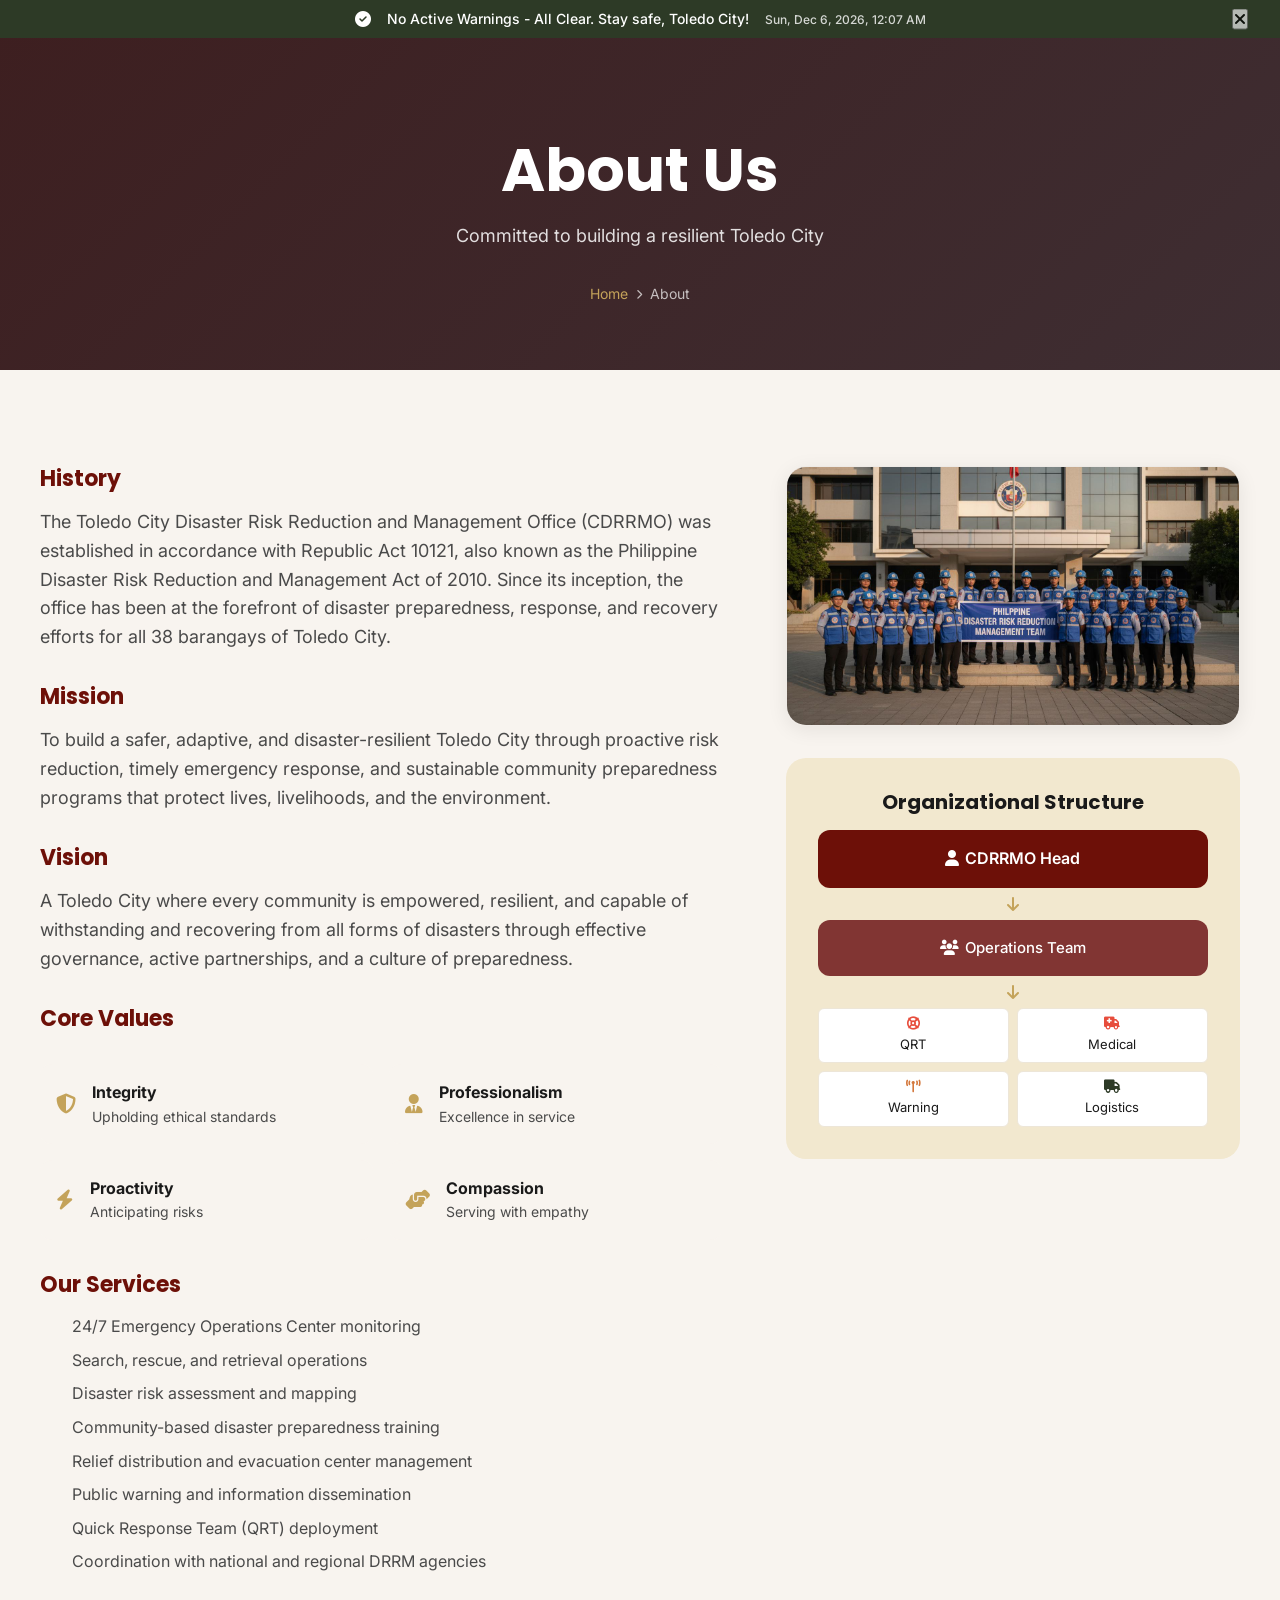
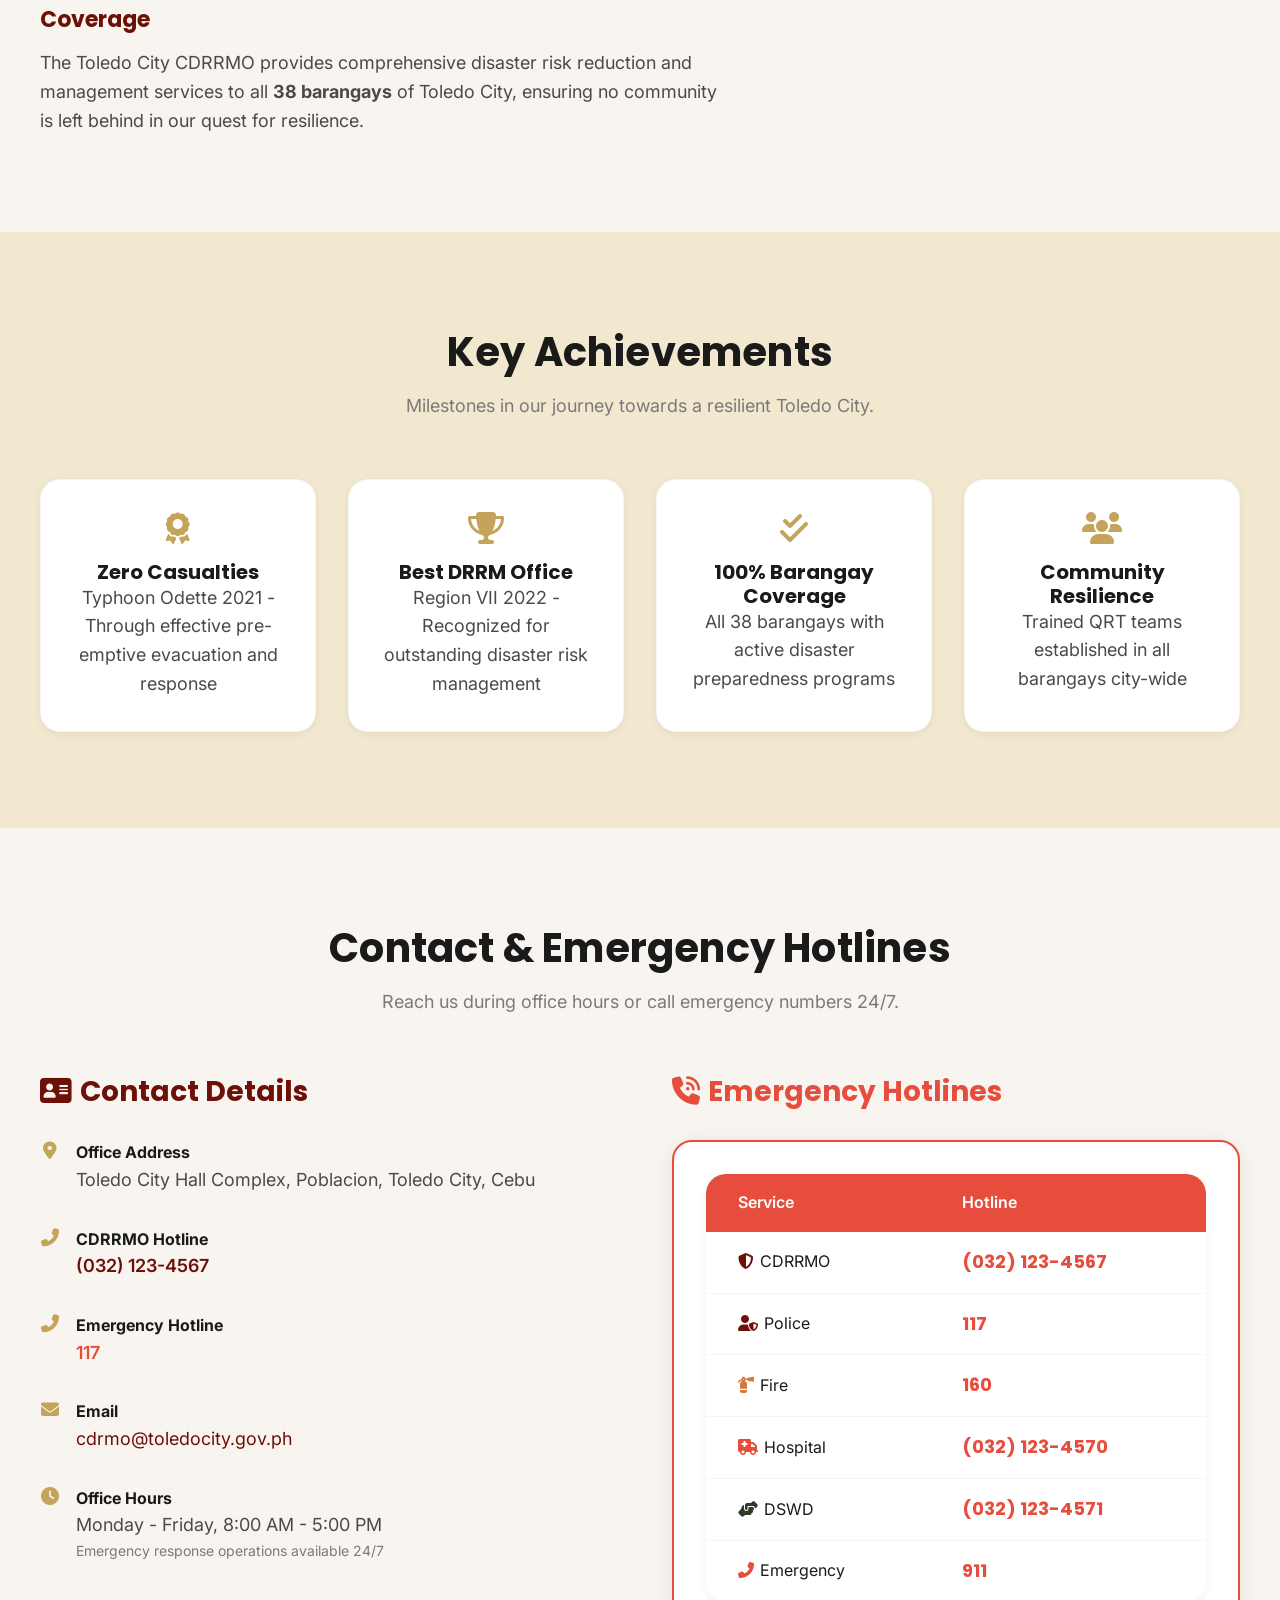
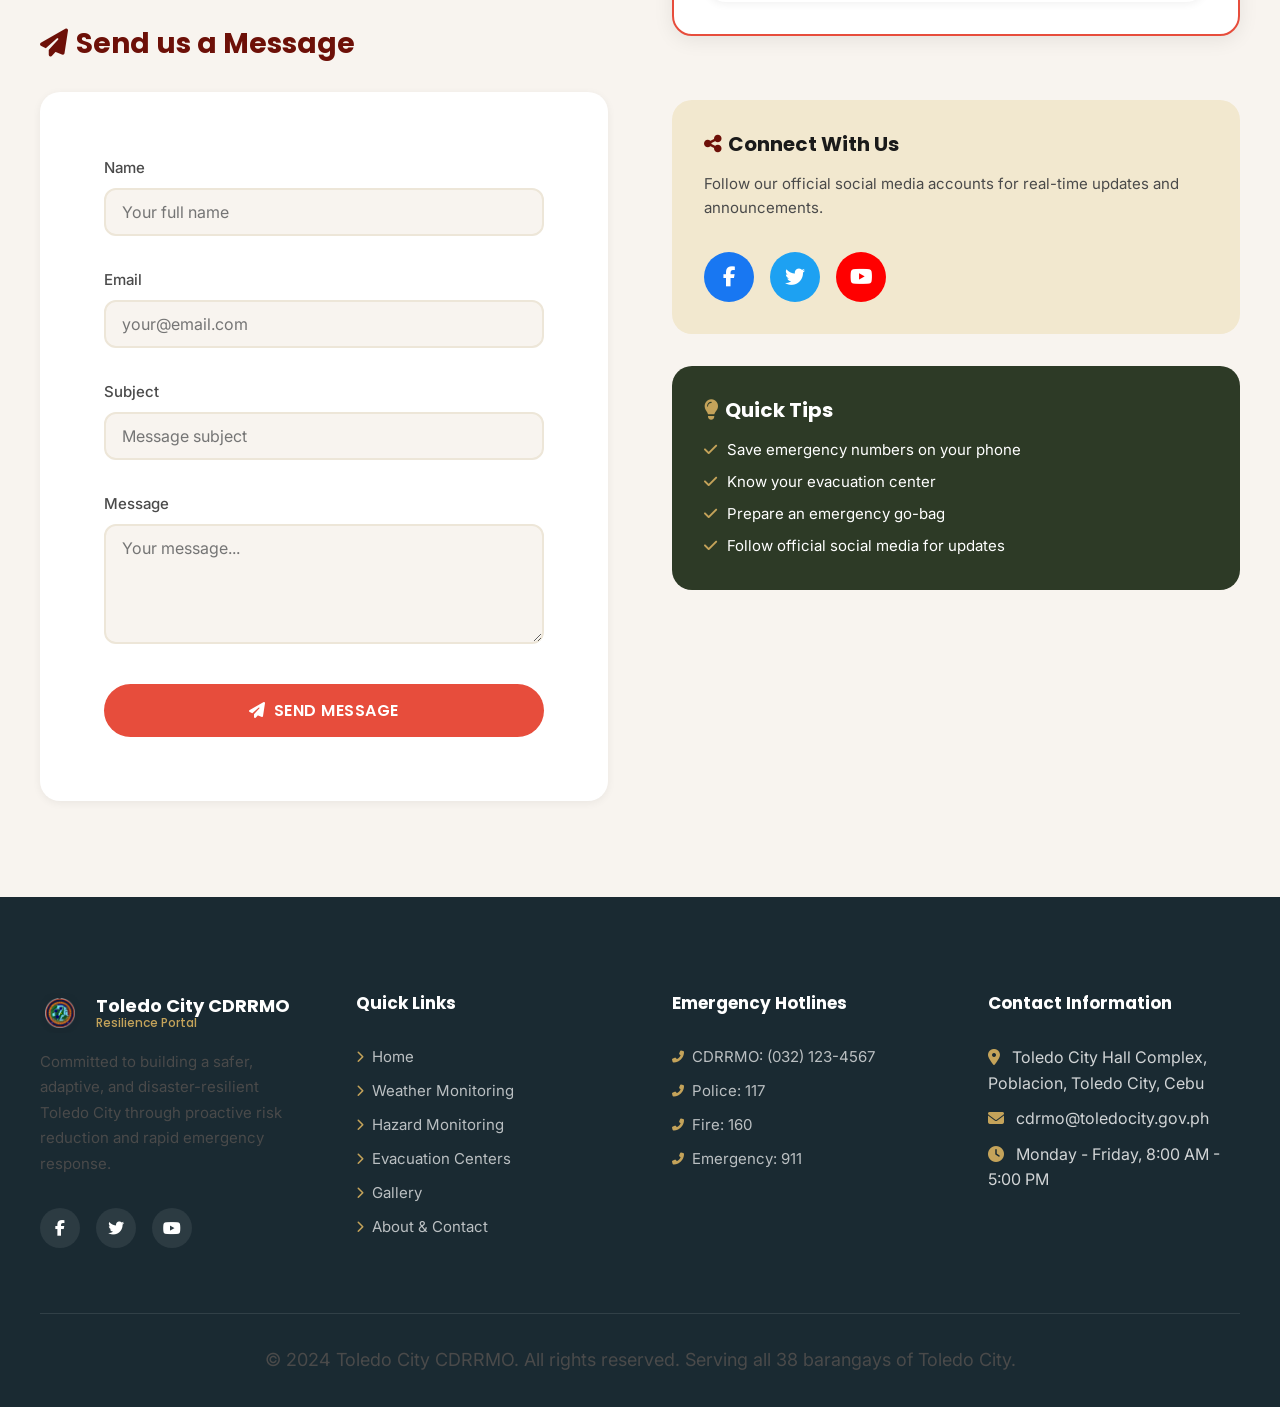
==== commit a9362c94: "Update About page layout and remove header icons" ====
--- a/about.html
+++ b/about.html
@@ -35,43 +35,12 @@
   </div>
 
   <!-- ==========================================
-       HEADER
-       ========================================== -->
-  <header class="header">
-    <div class="header-container">
-      <div class="header-left">
-        <div class="header-brand" aria-label="Toledo City CDRRMO brand">
-          <div class="header-brand__right" aria-hidden="true">
-            <div class="header-brand__logo" style="width: 56px; height: 56px; border-radius: 16px;">
-              <img src="assets/images/toledo.png" alt="Toledo City">
-            </div>
-          </div>
-          <div class="header-brand__logo" aria-hidden="true">
-            <img src="assets/images/logocdrrmo.png" alt="CDRRMO">
-          </div>
-          <div class="header-brand__title">
-            <div class="top">Toledo City</div>
-            <div class="bottom">City Disaster Risk Reduction and Management</div>
-          </div>
-        </div>
-      </div>
-
-      <nav class="nav-menu">
-<a href="index.html" class="nav-link">Home</a>
-<a href="weather.html" class="nav-link">Weather</a>
-<a href="hazards.html" class="nav-link">Hazards</a>
-<a href="evacuation.html" class="nav-link">Evacuation</a>
-<a href="gallery.html" class="nav-link">Gallery</a>
-<a href="about.html" class="nav-link active">About</a>
-      </nav>
-
-      <button class="menu-toggle" aria-label="Toggle menu">
-        <span></span>
-        <span></span>
-        <span></span>
-      </button>
-    </div>
-  </header>
+       HEADER (shared component)
+       ========================================== -->
+  <navbar></navbar>
+
+
+
 
   <!-- ==========================================
        PAGE HEADER
@@ -95,16 +64,16 @@
     <div class="container">
       <div class="about-layout">
         <div class="about-content" data-animate="fade-in-up">
-          <h3><i class="fas fa-landmark" style="color: var(--gold); margin-right: 8px;"></i>History</h3>
+          <h3>History</h3>
           <p>The Toledo City Disaster Risk Reduction and Management Office (CDRRMO) was established in accordance with Republic Act 10121, also known as the Philippine Disaster Risk Reduction and Management Act of 2010. Since its inception, the office has been at the forefront of disaster preparedness, response, and recovery efforts for all 38 barangays of Toledo City.</p>
 
-          <h3><i class="fas fa-bullseye" style="color: var(--gold); margin-right: 8px;"></i>Mission</h3>
+          <h3>Mission</h3>
           <p>To build a safer, adaptive, and disaster-resilient Toledo City through proactive risk reduction, timely emergency response, and sustainable community preparedness programs that protect lives, livelihoods, and the environment.</p>
 
-          <h3><i class="fas fa-eye" style="color: var(--gold); margin-right: 8px;"></i>Vision</h3>
+          <h3>Vision</h3>
           <p>A Toledo City where every community is empowered, resilient, and capable of withstanding and recovering from all forms of disasters through effective governance, active partnerships, and a culture of preparedness.</p>
 
-          <h3><i class="fas fa-heart" style="color: var(--gold); margin-right: 8px;"></i>Core Values</h3>
+          <h3>Core Values</h3>
           <div class="values-grid">
             <div class="value-item">
               <i class="fas fa-shield-alt"></i>
@@ -136,7 +105,7 @@
             </div>
           </div>
 
-          <h3><i class="fas fa-tasks" style="color: var(--gold); margin-right: 8px;"></i>Our Services</h3>
+          <h3>Our Services</h3>
           <ul style="padding-left: var(--space-md); color: var(--text-secondary);">
             <li style="margin-bottom: 8px;">24/7 Emergency Operations Center monitoring</li>
             <li style="margin-bottom: 8px;">Search, rescue, and retrieval operations</li>
@@ -148,18 +117,22 @@
             <li>Coordination with national and regional DRRM agencies</li>
           </ul>
 
-          <h3><i class="fas fa-map-marked-alt" style="color: var(--gold); margin-right: 8px;"></i>Coverage</h3>
+          <h3>Coverage</h3>
           <p>The Toledo City CDRRMO provides comprehensive disaster risk reduction and management services to all <strong>38 barangays</strong> of Toledo City, ensuring no community is left behind in our quest for resilience.</p>
+
         </div>
 
         <div data-animate="fade-in-up">
+          <!-- TODO: right column content (image + organizational structure) -->
           <div class="about-image">
             <img src="assets/images/team-photo.jpg" alt="Toledo City CDRRMO Team">
           </div>
 
           <!-- Organizational Structure -->
+          <!-- (icon already removed from the section heading) -->
           <div style="margin-top: var(--space-md); background: var(--bg-beige); padding: var(--space-md); border-radius: var(--radius-lg);">
-            <h4 style="margin-bottom: var(--space-sm); text-align: center;"><i class="fas fa-sitemap" style="color: var(--primary); margin-right: 6px;"></i>Organizational Structure</h4>
+            <h4 style="margin-bottom: var(--space-sm); text-align: center;">Organizational Structure</h4>
+
             <div style="display: flex; flex-direction: column; gap: 8px;">
               <div style="background: var(--primary); color: white; padding: var(--space-sm); border-radius: var(--radius-md); text-align: center; font-weight: 600;">
                 <i class="fas fa-user" style="margin-right: 6px;"></i>CDRRMO Head
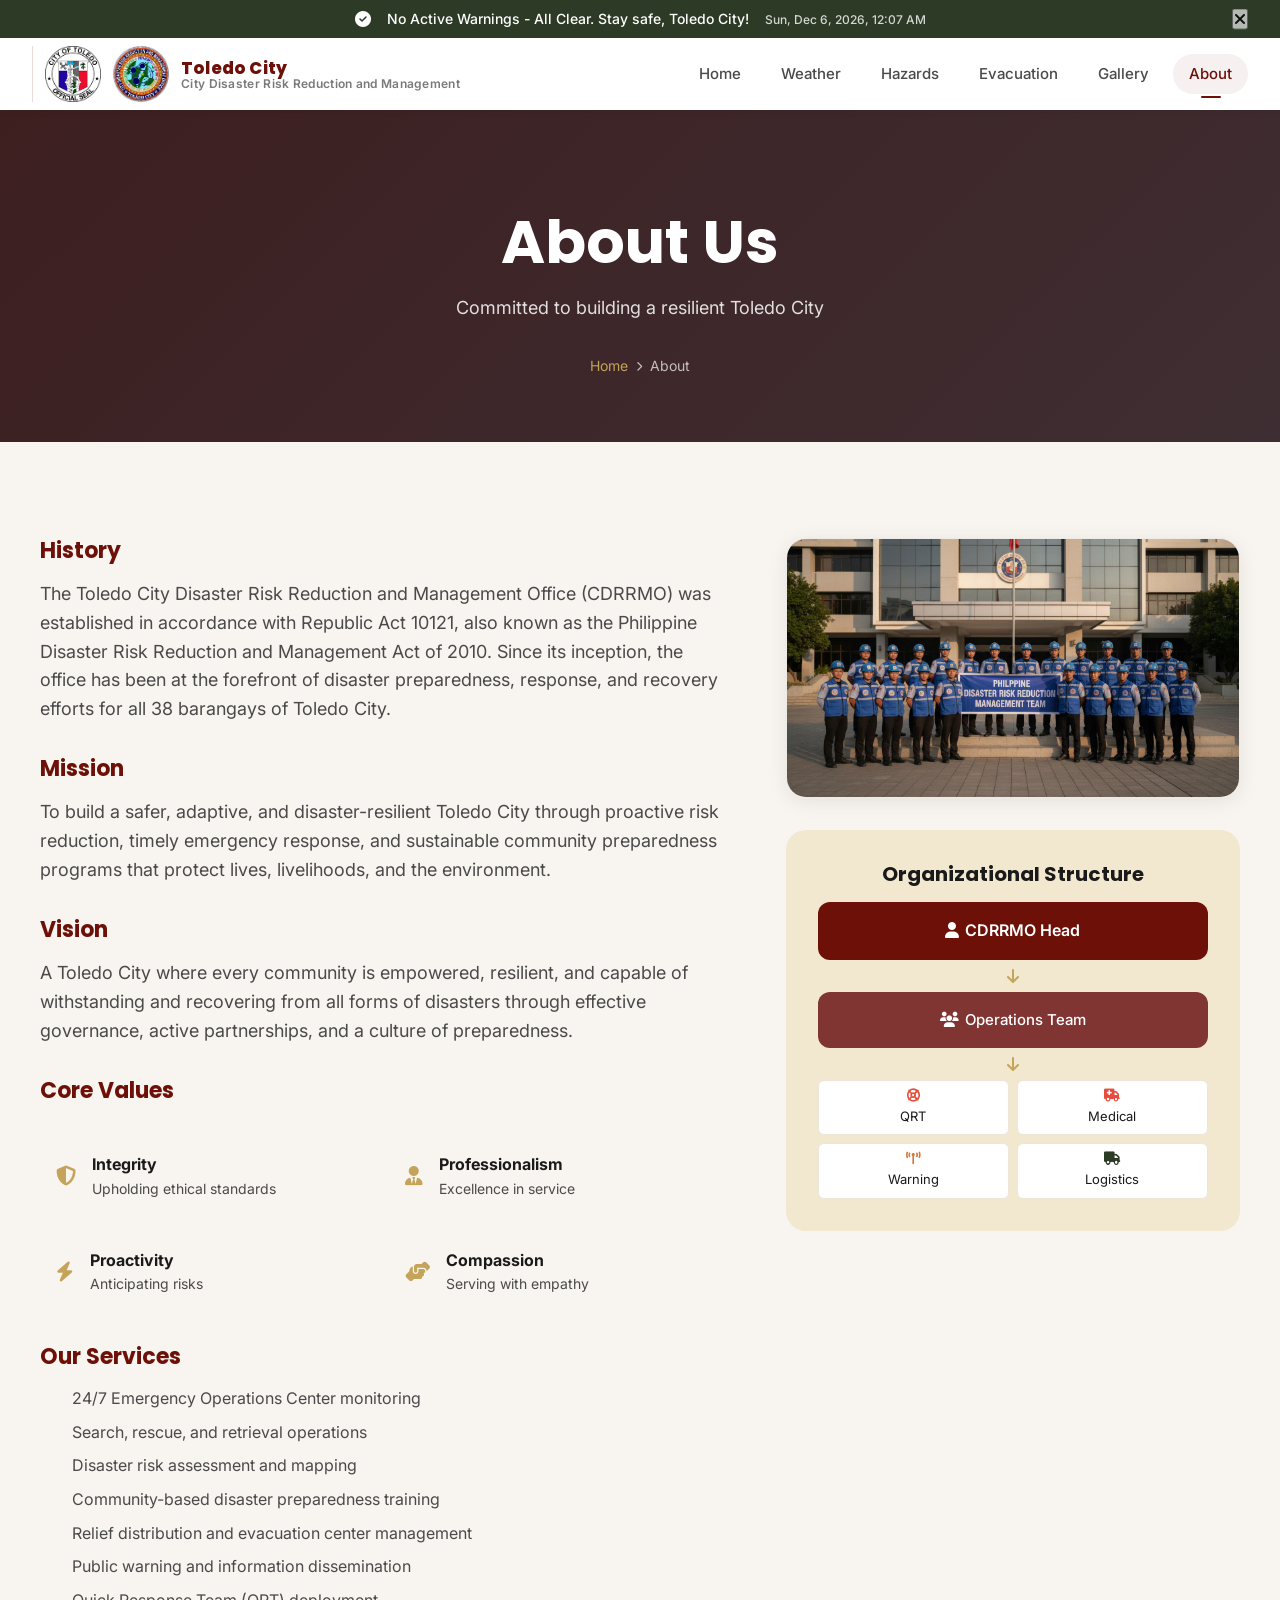
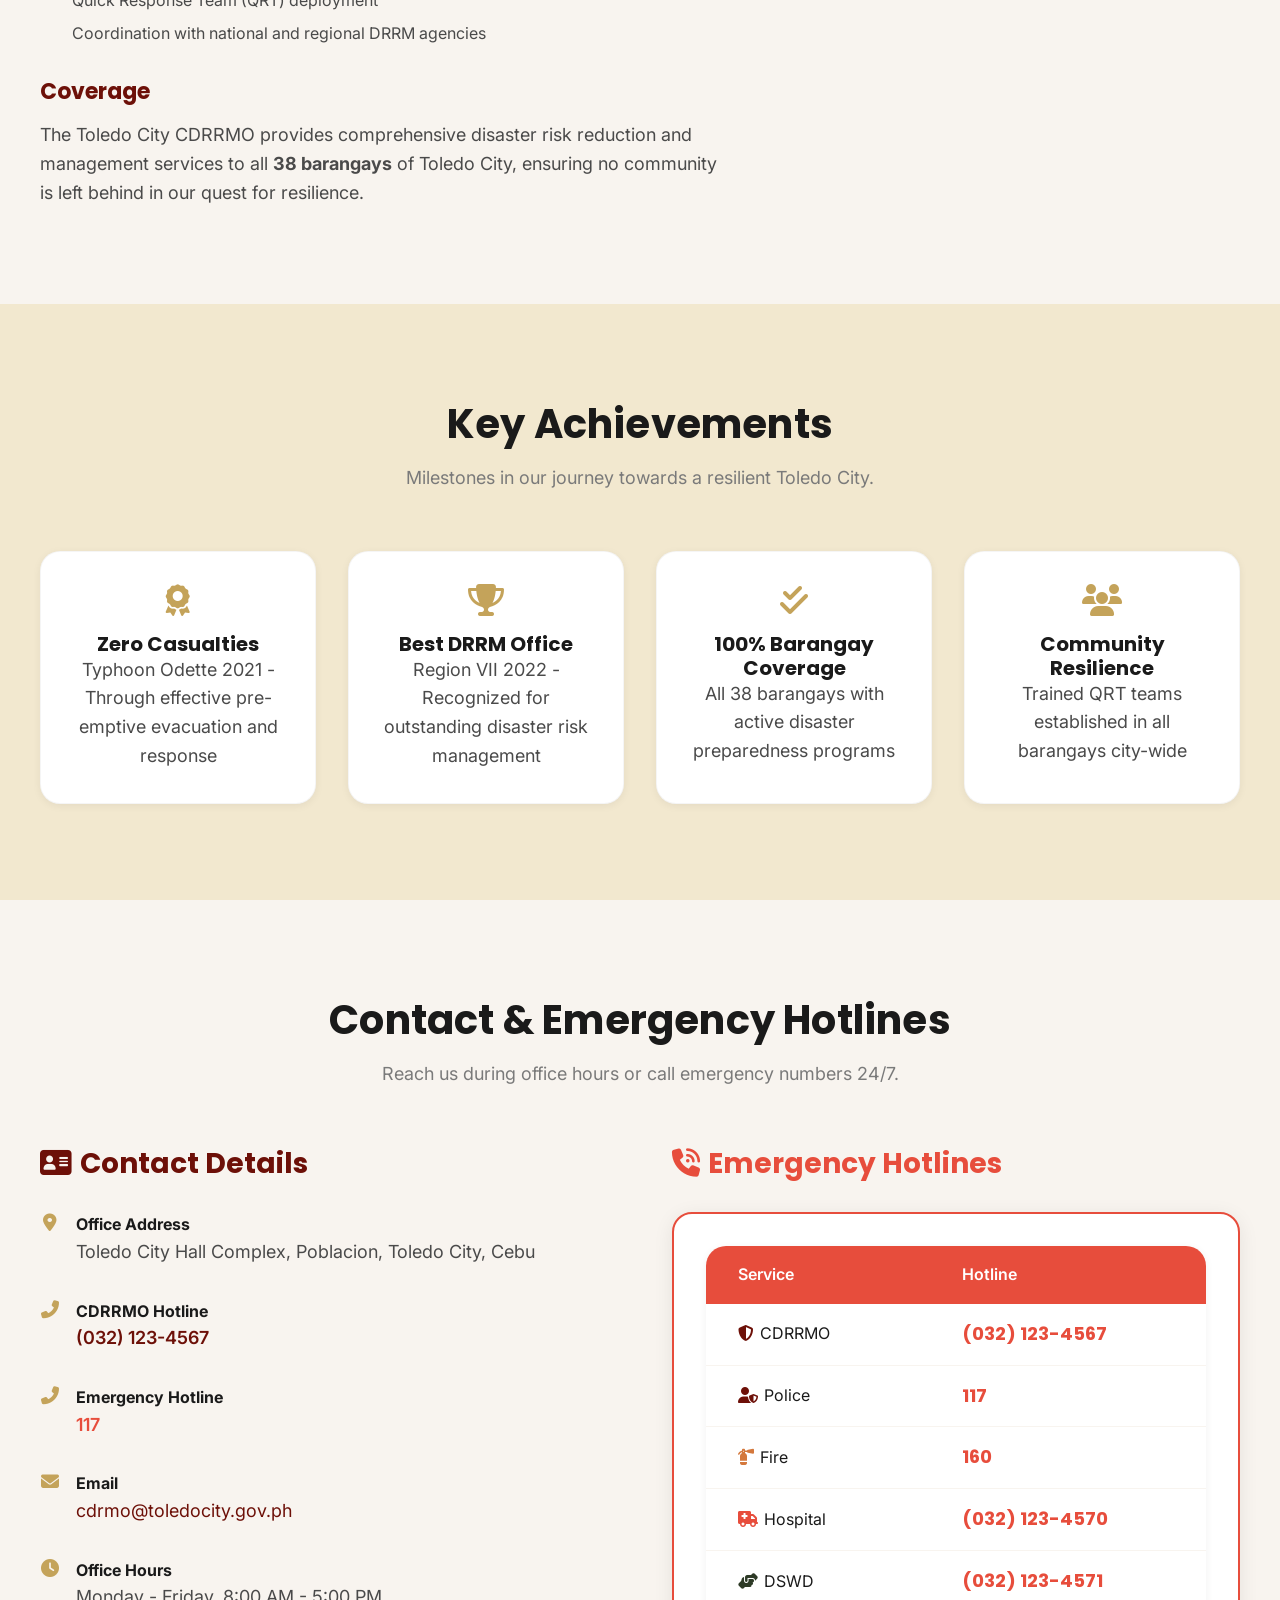
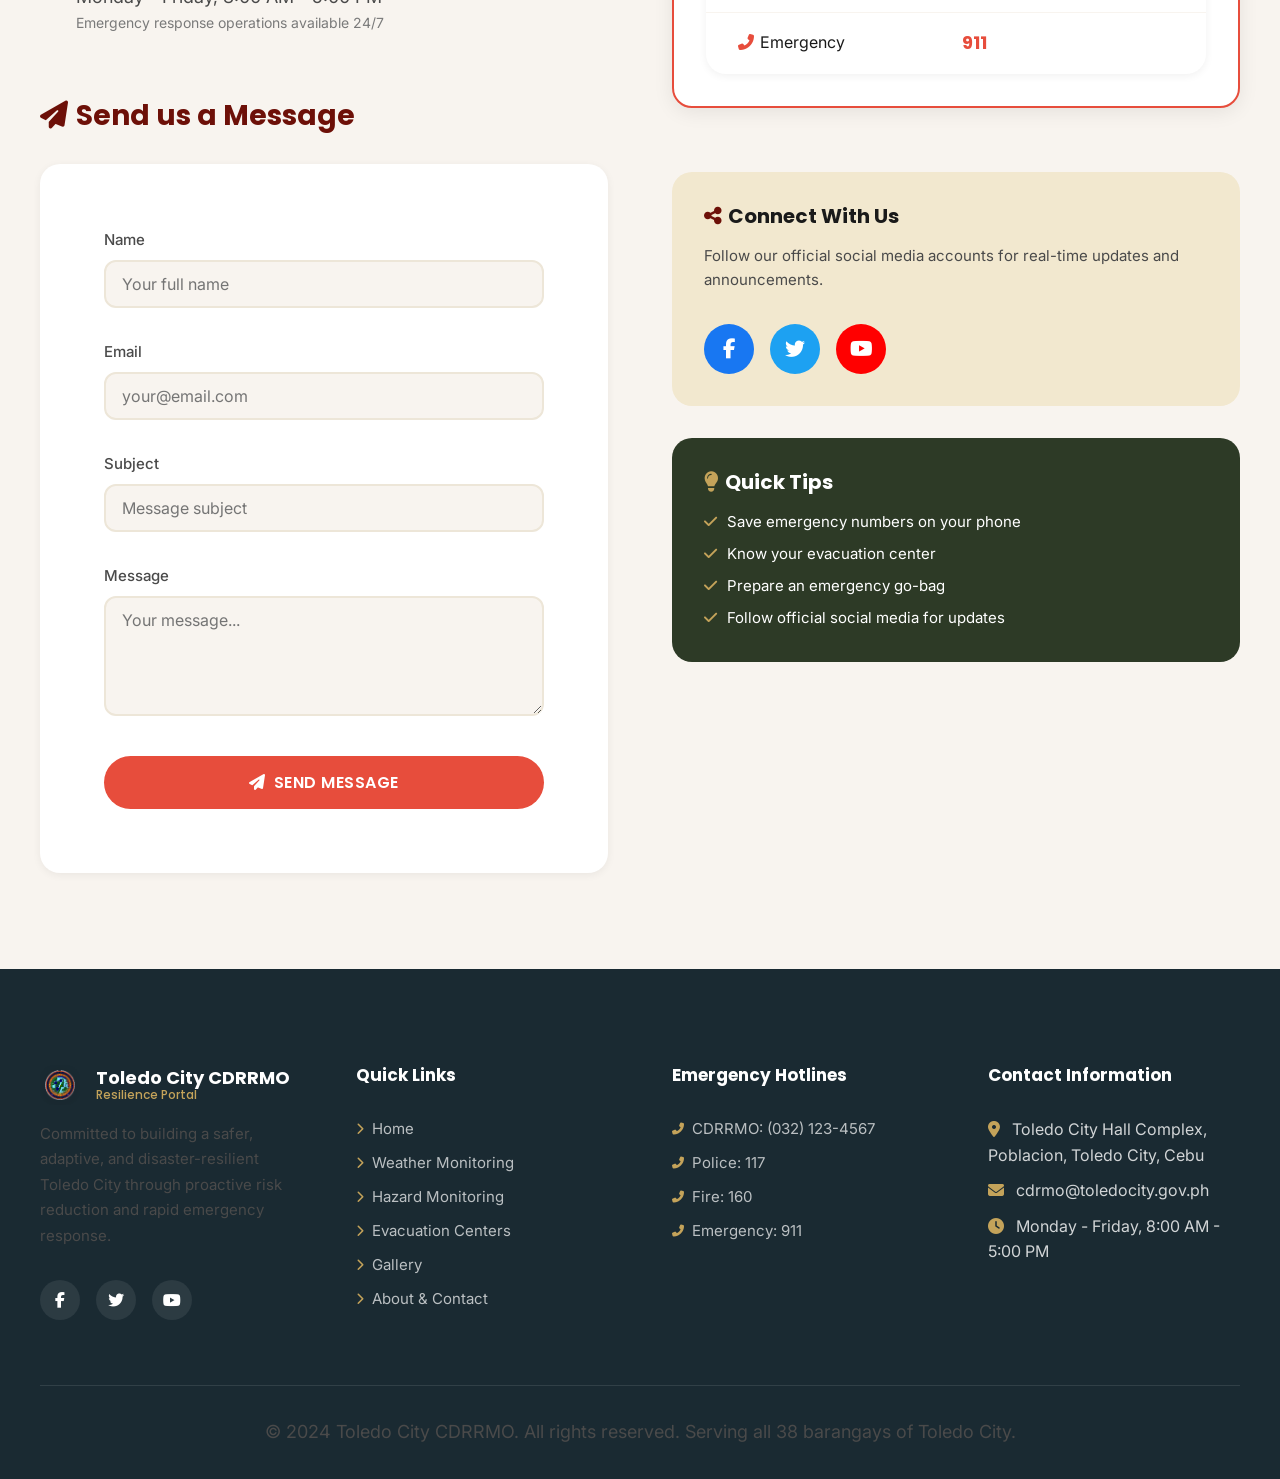
==== commit b025d8eb: "fixed about navbar, qol for evacuation map" ====
--- a/about.html
+++ b/about.html
@@ -6,6 +6,8 @@
   <title>About Us | Toledo City CDRRMO</title>
   <meta name="description" content="Learn about the Toledo City Disaster Risk Reduction and Management Office. Our mission, vision, services, and contact information.">
 
+  <link rel="icon" type="image/png" href="assets/images/logocdrrmo.png">
+
   <!-- Google Fonts -->
   <link rel="preconnect" href="https://fonts.googleapis.com">
   <link rel="preconnect" href="https://fonts.gstatic.com" crossorigin>
@@ -37,7 +39,59 @@
   <!-- ==========================================
        HEADER (shared component)
        ========================================== -->
-  <navbar></navbar>
+  <header class="header">
+  <div class="header-container">
+    <div class="header-left">
+      <div class="header-brand" aria-label="Toledo City CDRRMO brand">
+        <div class="header-brand__right" aria-hidden="true">
+          <div class="header-brand__logo header-brand__logo--toledo" style="width: 56px; height: 56px; border-radius: 16px;">
+            <img src="assets/images/toledo.png" alt="Toledo City">
+          </div>
+
+        </div>
+        <div class="header-brand__logo header-brand__logo--cdrrmo" aria-hidden="true">
+          <img src="assets/images/logocdrrmo.png" alt="CDRRMO">
+        </div>
+
+        <div class="header-brand__title">
+          <div class="top">Toledo City</div>
+          <div class="bottom">City Disaster Risk Reduction and Management</div>
+        </div>
+      </div>
+    </div>
+
+    <!-- Use data-current-page on body to mark active link -->
+    <nav class="nav-menu">
+      <a href="index.html" class="nav-link" data-nav="home">Home</a>
+      <a href="weather.html" class="nav-link" data-nav="weather">Weather</a>
+      <a href="hazards.html" class="nav-link" data-nav="hazards">Hazards</a>
+      <a href="evacuation.html" class="nav-link" data-nav="evacuation">Evacuation</a>
+      <a href="gallery.html" class="nav-link" data-nav="gallery">Gallery</a>
+      <a href="about.html" class="nav-link" data-nav="about">About</a>
+    </nav>
+
+    <button class="menu-toggle" aria-label="Toggle menu">
+      <span></span>
+      <span></span>
+      <span></span>
+    </button>
+  </div>
+</header>
+
+<script>
+  (function () {
+    try {
+      var current = (document.body && document.body.getAttribute('data-page')) || '';
+      var menu = document.querySelector('header .nav-menu');
+      if (!menu) return;
+      menu.querySelectorAll('.nav-link').forEach(function (a) {
+        var key = a.getAttribute('data-nav');
+        if (key && key === current) a.classList.add('active');
+      });
+    } catch (e) {}
+  })();
+</script>
+
 
 
 
